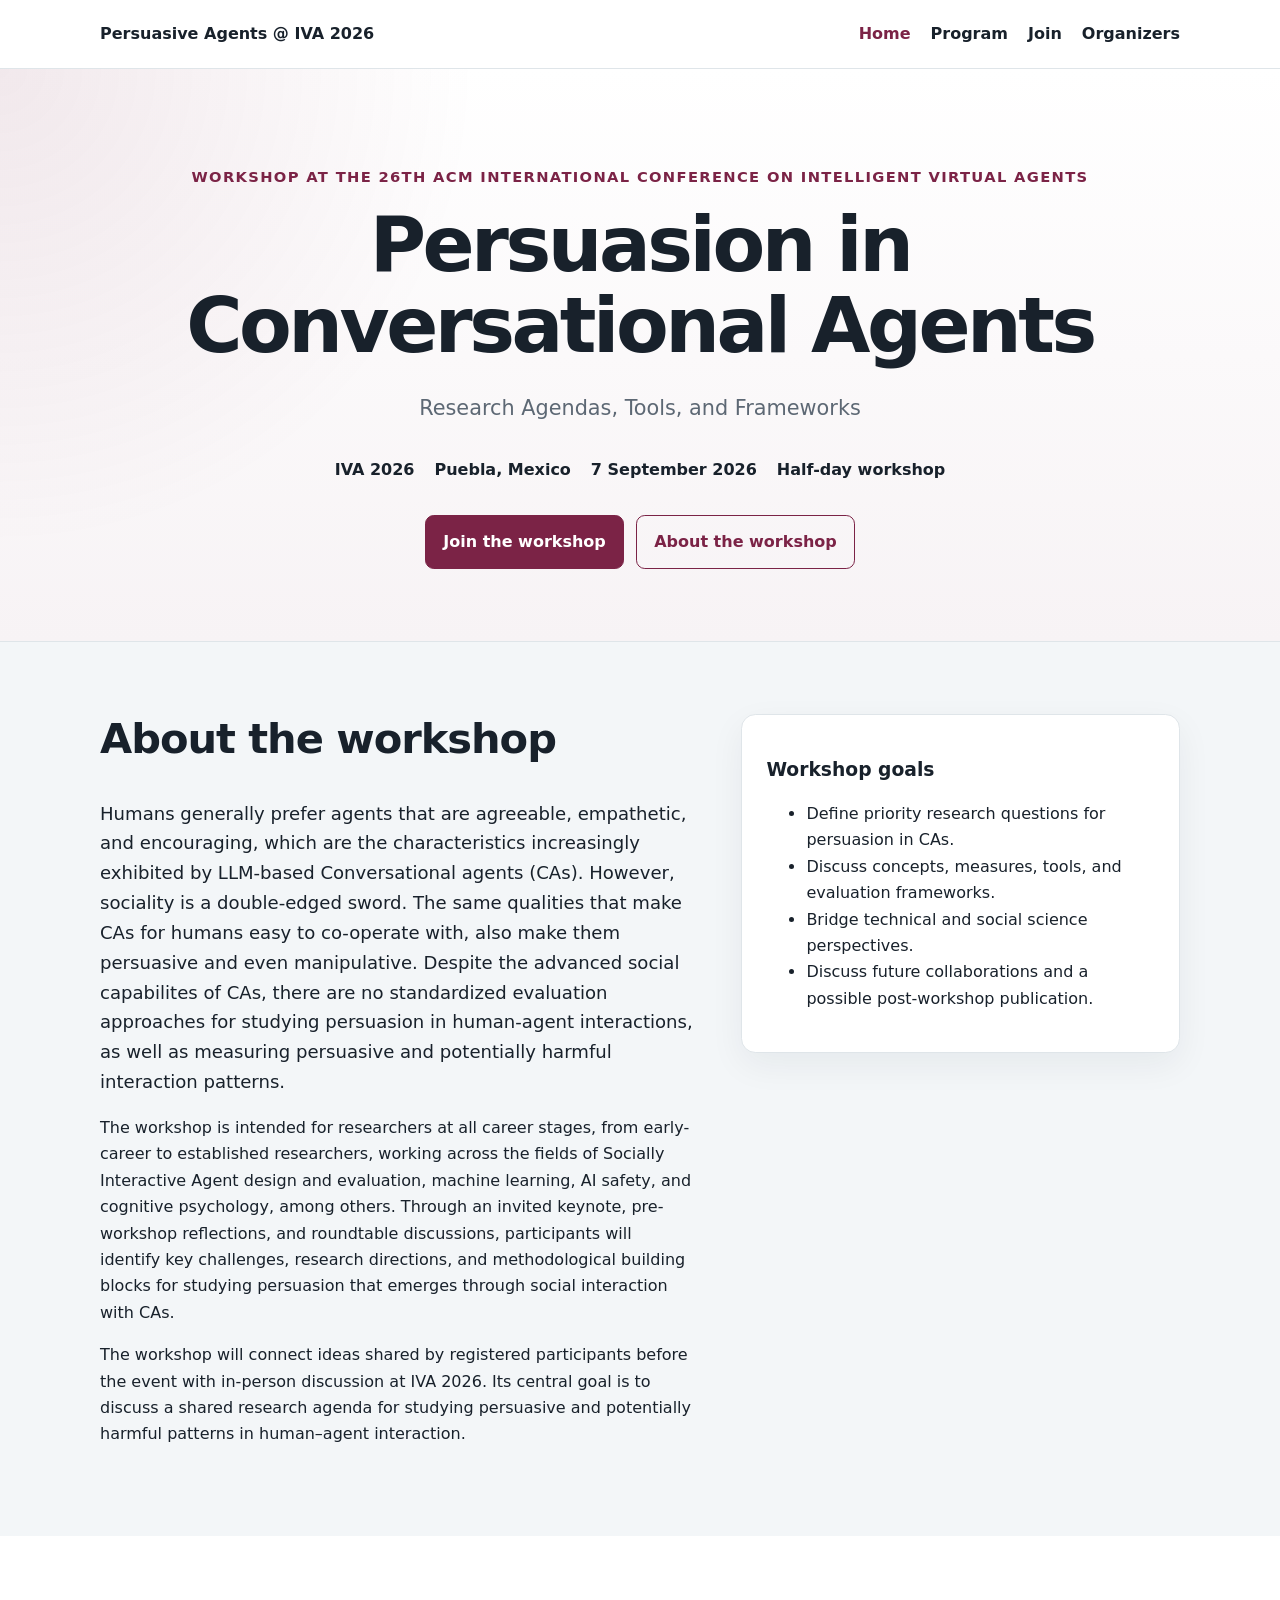
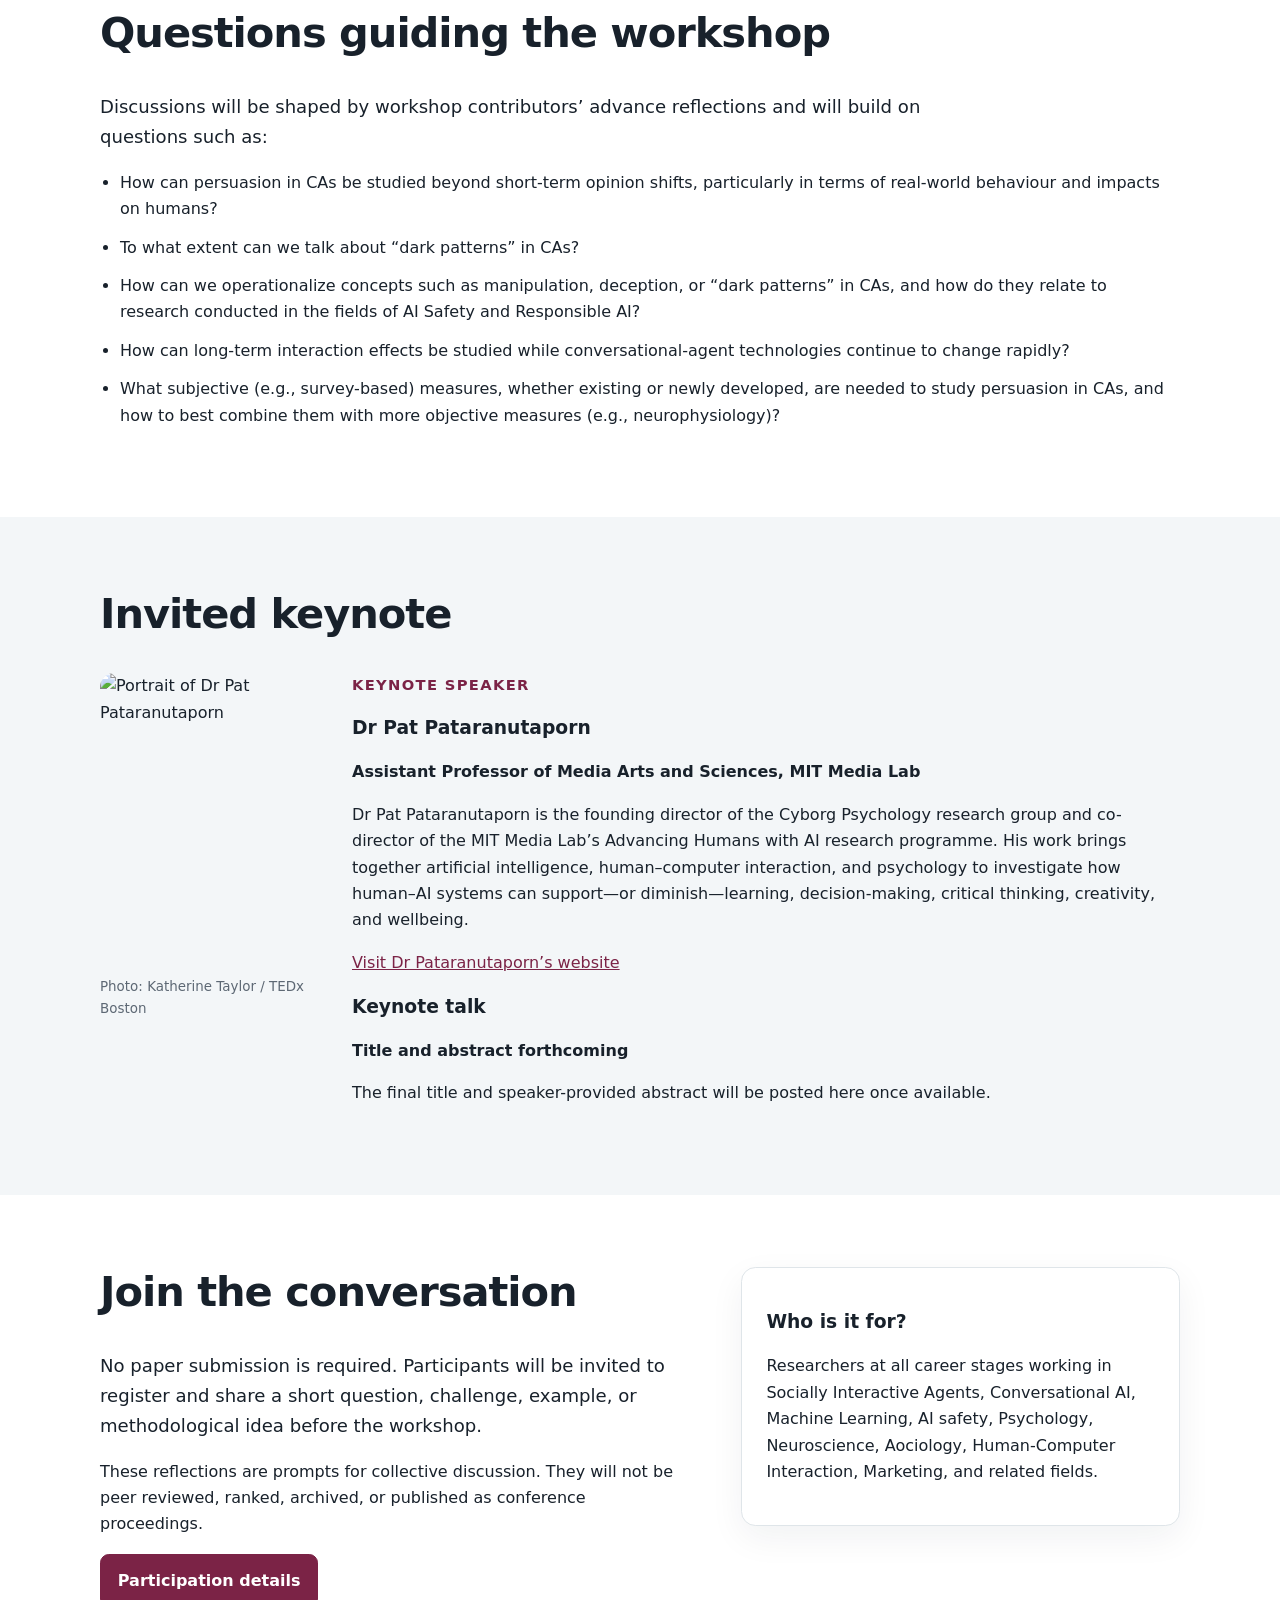
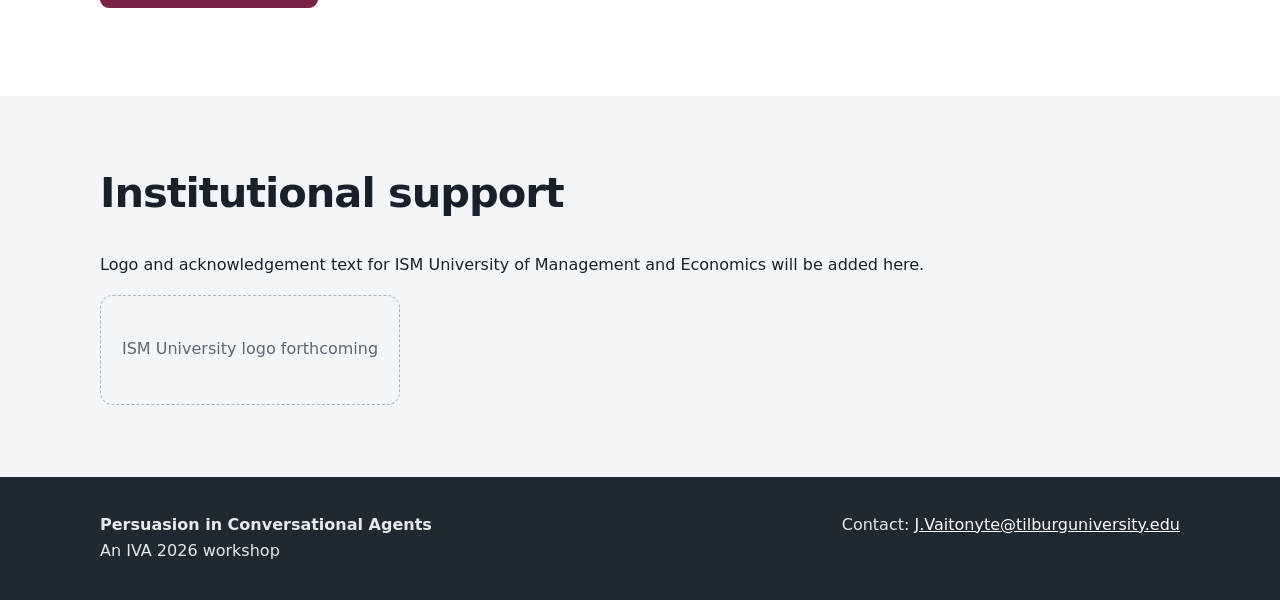
==== index.html @ 1263f103 "Update index.html" ====
<!DOCTYPE html>
<html lang="en">
<head>
  <meta charset="UTF-8">
  <meta name="viewport" content="width=device-width, initial-scale=1.0">
  <meta name="description" content="Persuasion in Conversational Agents: Research Agendas, Tools, and Frameworks — an IVA 2026 workshop.">
  <title>Persuasion in Conversational Agents | IVA 2026 Workshop</title>
  <link rel="stylesheet" href="assets/style.css">
</head>
<body>
  <header class="site-header">
    <div class="container nav">
      <a class="brand" href="index.html">Persuasive Agents @ IVA 2026</a>
      <nav aria-label="Main navigation">
        <ul class="nav-links">
          <li><a href="index.html" aria-current="page">Home</a></li>
          <li><a href="program.html">Program</a></li>
          <li><a href="join.html">Join</a></li>
          <li><a href="organizers.html">Organizers</a></li>
        </ul>
      </nav>
    </div>
  </header>

  <main>
    <section class="hero">
      <div class="container">
        <p class="eyebrow">Workshop at the 26th ACM International Conference on Intelligent Virtual Agents</p>
        <h1>Persuasion in Conversational Agents</h1>
        <p class="subtitle">Research Agendas, Tools, and Frameworks</p>
        <div class="event-meta">
          <span>IVA 2026</span><span>Puebla, Mexico</span><span>7 September 2026</span><span>Half-day workshop</span>
        </div>
        <div class="hero-actions">
          <a class="button button-primary" href="join.html">Join the workshop</a>
          <a class="button" href="#about">About the workshop</a>
        </div>
      </div>
    </section>

    <section id="about">
      <div class="container two-column">
        <div>
          <h2>About the workshop</h2>
          <p class="lead">Humans generally prefer agents that are agreeable, empathetic, and encouraging, which are the characteristics increasingly exhibited by LLM-based Conversational agents (CAs). However, sociality is a double-edged sword. The same qualities that make CAs for humans easy to co-operate with, also make them persuasive and even manipulative. Despite the advanced social capabilites of CAs, there are no standardized evaluation approaches for studying persuasion in human-agent interactions, as well as measuring persuasive and potentially harmful interaction patterns.</p>
          <p>The workshop is intended for researchers at all career stages, from early-career to established researchers, working across the fields of Socially Interactive Agent design and evaluation, machine learning, AI safety, and cognitive psychology, among others. Through an invited keynote, pre-workshop reflections, and roundtable discussions, participants will identify key challenges, research directions, and methodological building blocks for studying persuasion that emerges through social interaction with CAs.</p>
          <p>The workshop will connect ideas shared by registered participants before the event with in-person discussion at IVA 2026. Its central goal is to discuss a shared research agenda for studying persuasive and potentially harmful patterns in human–agent interaction.</p>
        </div>
        <aside class="card">
          <h3>Workshop goals</h3>
          <ul>
            <li>Define priority research questions for persuasion in CAs.</li>
            <li>Discuss concepts, measures, tools, and evaluation frameworks.</li>
            <li>Bridge technical and social science perspectives.</li>
            <li>Discuss future collaborations and a possible post-workshop publication.</li>
          </ul>
        </aside>
      </div>
    </section>

    <section>
      <div class="container">
        <h2>Questions guiding the workshop</h2>
        <p class="lead">Discussions will be shaped by workshop contributors’ advance reflections and will build on questions such as:</p>
        <ul class="questions">
          <li>How can persuasion in CAs be studied beyond short-term opinion shifts, particularly in terms of real-world behaviour and impacts on humans?</li>
          <li>To what extent can we talk about  “dark patterns” in CAs?</li>
          <li>How can we operationalize concepts such as manipulation, deception, or “dark patterns” in CAs, and how do they relate to research conducted in the fields of AI Safety and Responsible AI?</li>
          <li>How can long-term interaction effects be studied while conversational-agent technologies continue to change rapidly?</li>
          <li>What subjective (e.g., survey-based) measures, whether existing or newly developed, are needed to study persuasion in CAs, and how to best combine them with more objective measures (e.g., neurophysiology)?</li>
        </ul>
      </div>
    </section>

    <section>
      <div class="container">
        <h2>Invited keynote</h2>
        <div class="keynote-grid">
          <figure style="margin:0">
            <img class="speaker-photo" src="assets/images/pat-pataranutaporn.jpg" alt="Portrait of Dr Pat Pataranutaporn">
            <figcaption class="photo-credit">Photo: Katherine Taylor / TEDx Boston</figcaption>
          </figure>
          <div>
            <p class="eyebrow">Keynote speaker</p>
            <h3>Dr Pat Pataranutaporn</h3>
            <p><strong>Assistant Professor of Media Arts and Sciences, MIT Media Lab</strong></p>
            <p>Dr Pat Pataranutaporn is the founding director of the Cyborg Psychology research group and co-director of the MIT Media Lab’s Advancing Humans with AI research programme. His work brings together artificial intelligence, human–computer interaction, and psychology to investigate how human–AI systems can support—or diminish—learning, decision-making, critical thinking, creativity, and wellbeing.</p>
            <p><a href="https://patpat.world/" target="_blank" rel="noopener">Visit Dr Pataranutaporn’s website</a></p>
            <h3>Keynote talk</h3>
            <p><strong>Title and abstract forthcoming</strong></p>
            <p>The final title and speaker-provided abstract will be posted here once available.</p>
          </div>
        </div>
      </div>
    </section>

    <section>
      <div class="container two-column">
        <div>
          <h2>Join the conversation</h2>
          <p class="lead">No paper submission is required. Participants will be invited to register and share a short question, challenge, example, or methodological idea before the workshop.</p>
          <p>These reflections are prompts for collective discussion. They will not be peer reviewed, ranked, archived, or published as conference proceedings.</p>
          <p><a class="button button-primary" href="join.html">Participation details</a></p>
        </div>
        <aside class="card">
          <h3>Who is it for?</h3>
          <p>Researchers at all career stages working in Socially Interactive Agents, Conversational AI, Machine Learning, AI safety, Psychology, Neuroscience, Aociology, Human-Computer Interaction, Marketing, and related fields.</p>
        </aside>
      </div>
    </section>

    <section>
      <div class="container">
        <h2>Institutional support</h2>
        <p>Logo and acknowledgement text for ISM University of Management and Economics will be added here.</p>
        <div class="logo-placeholder">ISM University logo forthcoming</div>
      </div>
    </section>
  </main>

  <footer class="site-footer">
    <div class="container footer-inner">
      <div><strong>Persuasion in Conversational Agents</strong><br>An IVA 2026 workshop</div>
      <div>Contact: <a href="mailto:J.Vaitonyte@tilburguniversity.edu">J.Vaitonyte@tilburguniversity.edu</a></div>
    </div>
  </footer>
</body>
</html>
---- assets/style.css ----
:root {
  --ink: #18212b;
  --muted: #5d6874;
  --paper: #ffffff;
  --soft: #f3f6f8;
  --accent: #7b2346;
  --accent-dark: #55162f;
  --accent-pale: #fbf5f8;
  --line: #dfe5e9;
  --max-width: 1080px;
}

* { box-sizing: border-box; }
html { scroll-behavior: smooth; }
body {
  margin: 0;
  color: var(--ink);
  background: var(--paper);
  font-family: Inter, ui-sans-serif, system-ui, -apple-system, BlinkMacSystemFont, "Segoe UI", sans-serif;
  line-height: 1.65;
}
img { max-width: 100%; }
a { color: var(--accent); }
a:hover { color: var(--accent-dark); }
.container { width: min(var(--max-width), calc(100% - 2rem)); margin-inline: auto; }

.site-header {
  position: sticky;
  top: 0;
  z-index: 10;
  background: rgba(255, 255, 255, 0.96);
  border-bottom: 1px solid var(--line);
  backdrop-filter: blur(10px);
}
.nav { min-height: 68px; display: flex; align-items: center; justify-content: space-between; gap: 1rem; }
.brand { color: var(--ink); font-weight: 780; text-decoration: none; }
.nav-links { display: flex; align-items: center; gap: 1.25rem; list-style: none; margin: 0; padding: 0; }
.nav-links a { color: var(--ink); font-weight: 650; text-decoration: none; }
.nav-links a:hover, .nav-links a[aria-current="page"] { color: var(--accent); }

.hero, .page-hero {
  text-align: center;
  background: radial-gradient(circle at top left, rgba(123,35,70,.10), transparent 34%), linear-gradient(180deg,#fff 0%,#f7f3f5 100%);
  border-bottom: 1px solid var(--line);
}
.hero { padding: 6rem 0 4.5rem; }
.page-hero { padding: 4.8rem 0 3.8rem; }
.eyebrow { margin: 0 0 1rem; color: var(--accent); font-size: .92rem; font-weight: 800; letter-spacing: .09em; text-transform: uppercase; }
h1 { max-width: 920px; margin: 0 auto; font-size: clamp(2.35rem,6vw,4.8rem); line-height: 1.05; letter-spacing: -.045em; }
.page-hero h1 { font-size: clamp(2.4rem,5vw,4rem); }
.subtitle { max-width: 780px; margin: 1.5rem auto 0; color: var(--muted); font-size: clamp(1.05rem,2vw,1.3rem); }
.event-meta { display: flex; flex-wrap: wrap; justify-content: center; gap: .6rem 1.25rem; margin-top: 2rem; font-weight: 680; }
.hero-actions { display: flex; flex-wrap: wrap; justify-content: center; gap: .8rem; margin-top: 2rem; }

.button { display: inline-block; padding: .8rem 1.05rem; border: 1px solid var(--accent); border-radius: .55rem; font-weight: 750; text-decoration: none; }
.button-primary { color: #fff; background: var(--accent); }
.button-primary:hover { color: #fff; background: var(--accent-dark); }

main section { padding: 4.5rem 0; }
main section:nth-child(even) { background: var(--soft); }
h2 { margin-top: 0; font-size: clamp(1.8rem,3.4vw,2.6rem); line-height: 1.2; letter-spacing: -.025em; }
h3 { line-height: 1.3; }
.lead { max-width: 860px; font-size: 1.13rem; }
.two-column { display: grid; grid-template-columns: 1.15fr .85fr; gap: 3rem; align-items: start; }
.card { padding: 1.5rem; background: var(--paper); border: 1px solid var(--line); border-radius: .9rem; box-shadow: 0 12px 35px rgba(24,33,43,.06); }
.notice { padding: 1rem 1.2rem; border-left: 4px solid var(--accent); background: var(--accent-pale); }
.questions, .prompt-list { padding-left: 1.25rem; }
.questions li + li, .prompt-list li + li { margin-top: .75rem; }

.keynote-grid { display: grid; grid-template-columns: 220px 1fr; gap: 2rem; align-items: start; }
.speaker-photo { display: block; width: 100%; max-width: 320px; aspect-ratio: 3 / 4; object-fit: cover; object-position: center top; border-radius: .9rem; }
.photo-credit { margin-top: .55rem; color: var(--muted); font-size: .84rem; }

.steps { display: grid; grid-template-columns: repeat(3,1fr); gap: 1rem; margin-top: 2rem; }
.step { padding: 1.5rem; border-top: 4px solid var(--accent); background: var(--paper); box-shadow: 0 12px 35px rgba(24,33,43,.06); }
.step-number { color: var(--accent); font-size: .85rem; font-weight: 800; letter-spacing: .08em; text-transform: uppercase; }

.schedule { width: 100%; border-collapse: collapse; overflow: hidden; background: var(--paper); border: 1px solid var(--line); border-radius: .8rem; }
.schedule th, .schedule td { padding: 1rem; border-bottom: 1px solid var(--line); text-align: left; vertical-align: top; }
.schedule th { color: var(--accent); font-size: .85rem; letter-spacing: .06em; text-transform: uppercase; }
.schedule tr:last-child td { border-bottom: 0; }
.time { width: 150px; white-space: nowrap; font-weight: 750; }

.people-grid { display: grid; grid-template-columns: repeat(3,1fr); gap: 1.25rem; }
.person-card { padding: 1.5rem; background: var(--paper); border: 1px solid var(--line); border-radius: .9rem; }
.person-card h2 { margin-bottom: .3rem; font-size: 1.45rem; }
.affiliation { margin-top: 0; color: var(--accent); font-weight: 700; }

.logo-placeholder { display: grid; place-items: center; min-height: 110px; width: min(300px,100%); padding: 1rem; color: var(--muted); background: var(--soft); border: 1px dashed #aab4bd; border-radius: .8rem; text-align: center; }

.site-footer { padding: 2.2rem 0; color: #e7eaed; background: #202832; }
.footer-inner { display: flex; flex-wrap: wrap; justify-content: space-between; gap: 1rem; }
.site-footer a { color: #fff; }

@media (max-width: 780px) {
  .nav { align-items: flex-start; padding: .9rem 0; }
  .nav-links { gap: .75rem; flex-wrap: wrap; justify-content: flex-end; }
  .two-column, .keynote-grid, .steps, .people-grid { grid-template-columns: 1fr; }
  .hero { padding-top: 4.5rem; }
  .schedule, .schedule tbody, .schedule tr, .schedule td { display: block; width: 100%; }
  .schedule thead { display: none; }
  .schedule tr { padding: .8rem 0; border-bottom: 1px solid var(--line); }
  .schedule td { border: 0; padding: .25rem 1rem; }
  .time { width: auto; }
}
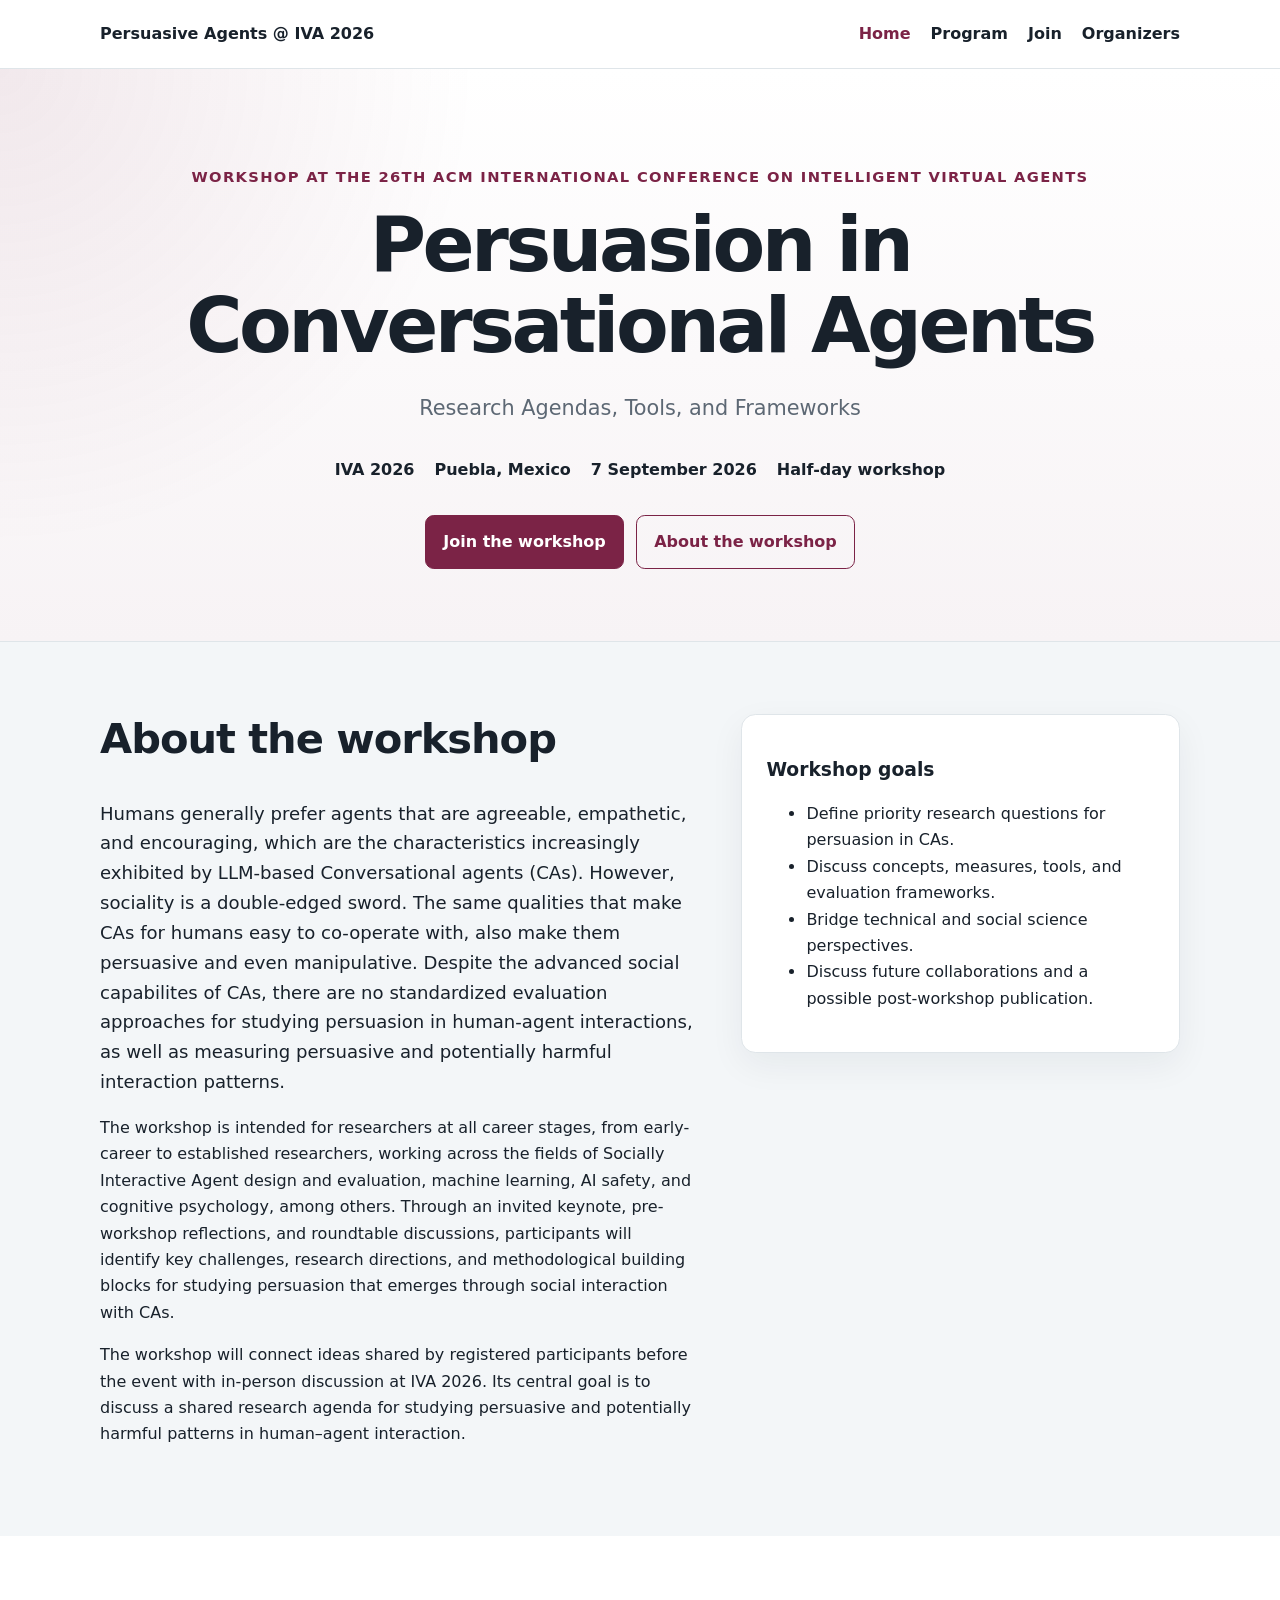
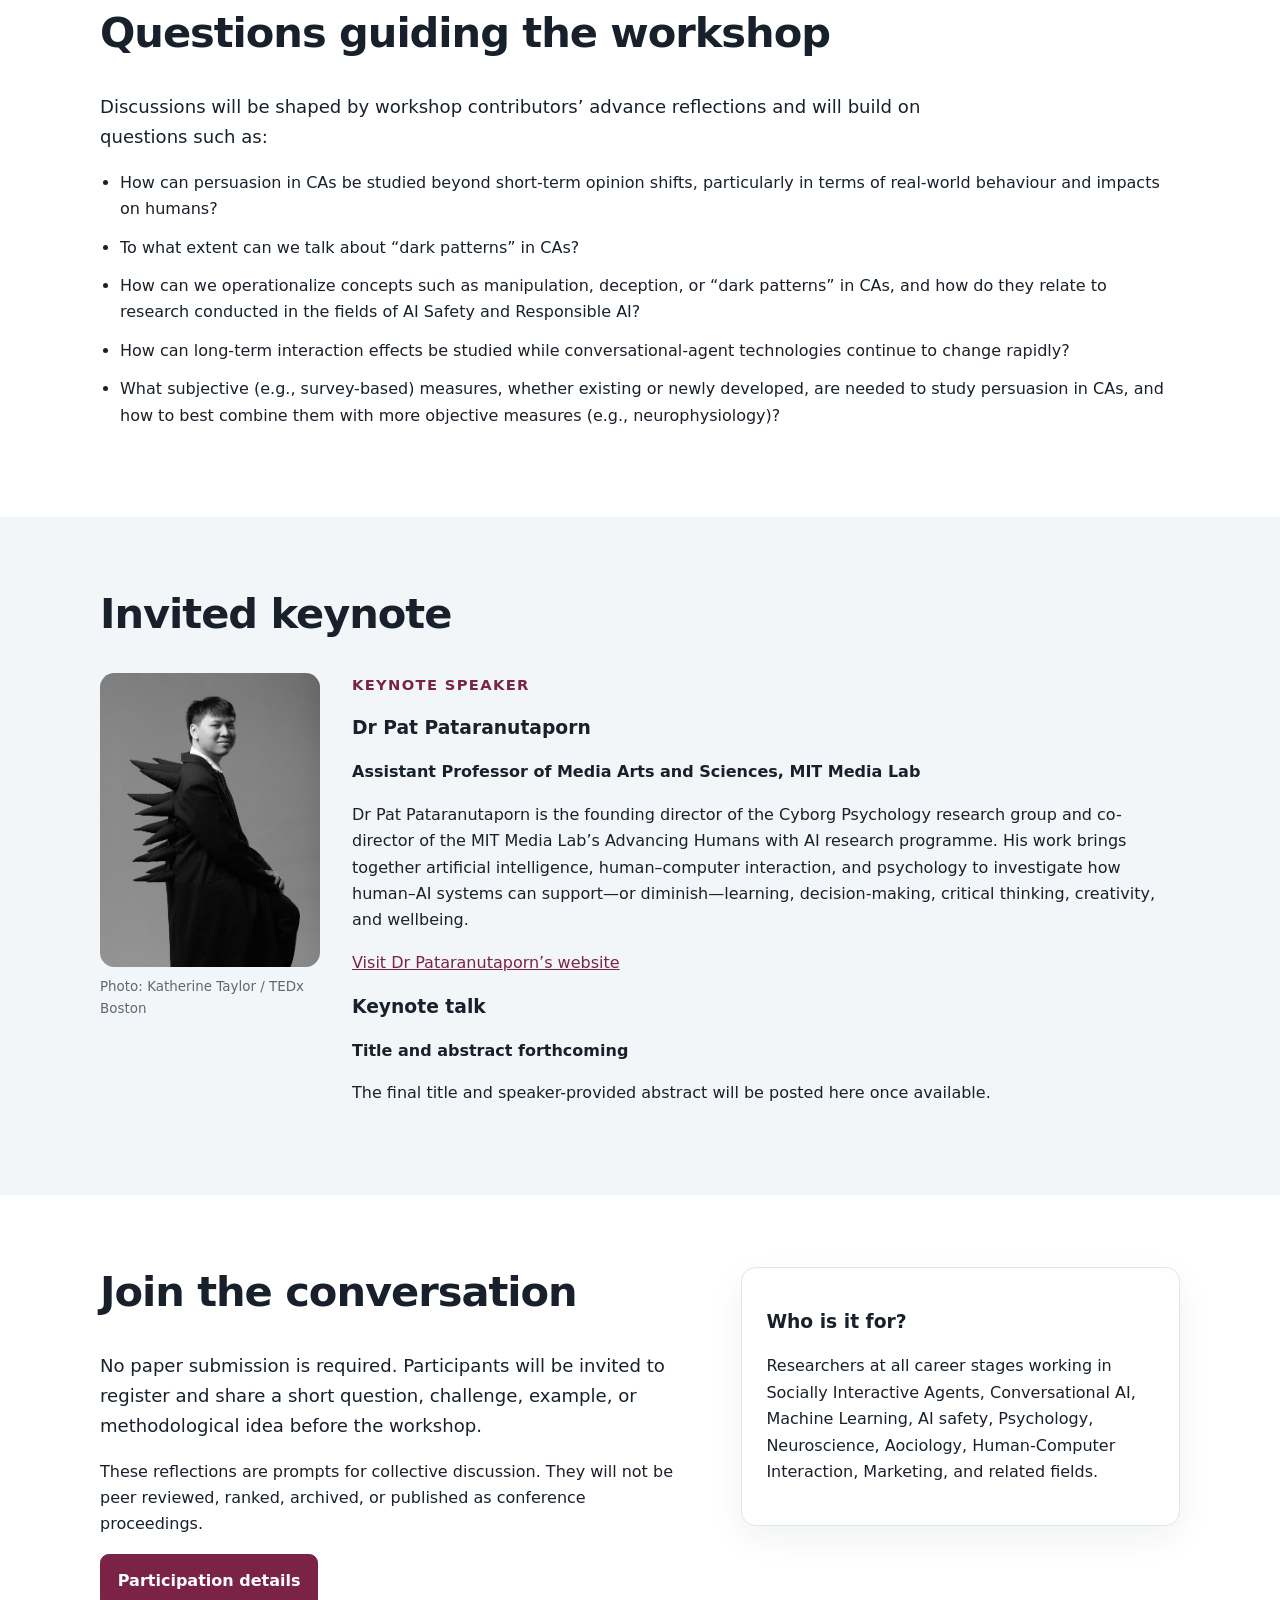
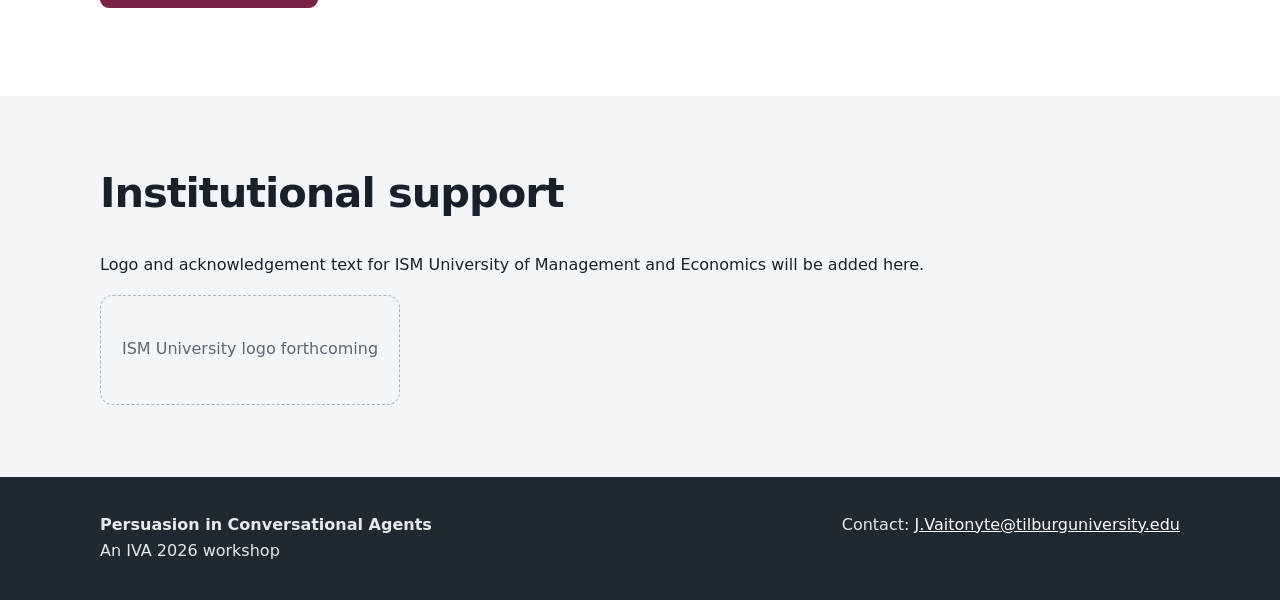
==== commit 09e7a0ad: "Update speaker photo source path in index.html" ====
--- a/index.html
+++ b/index.html
@@ -77,7 +77,7 @@
         <h2>Invited keynote</h2>
         <div class="keynote-grid">
           <figure style="margin:0">
-            <img class="speaker-photo" src="assets/images/pat-pataranutaporn.jpg" alt="Portrait of Dr Pat Pataranutaporn">
+            <img class="speaker-photo" src="assets/pat-pataranutaporn.jpg" alt="Portrait of Dr Pat Pataranutaporn">
             <figcaption class="photo-credit">Photo: Katherine Taylor / TEDx Boston</figcaption>
           </figure>
           <div>
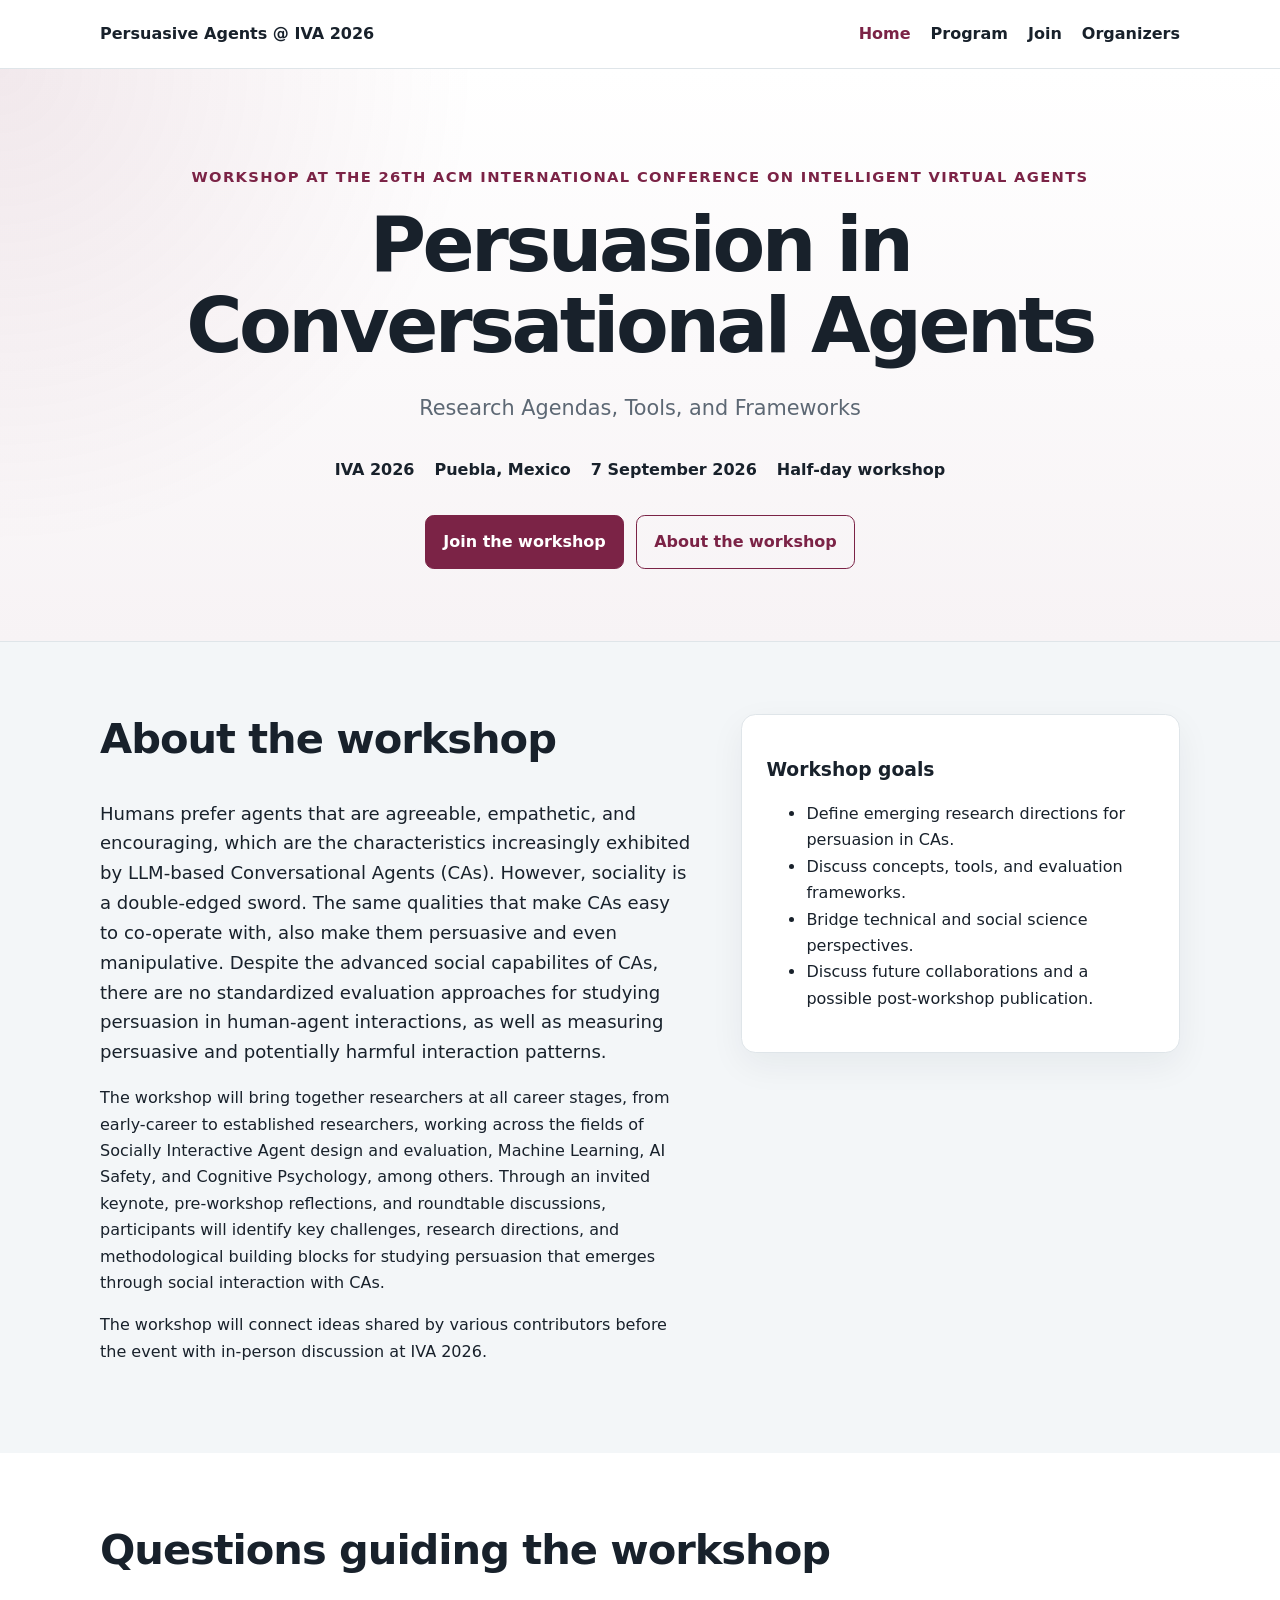
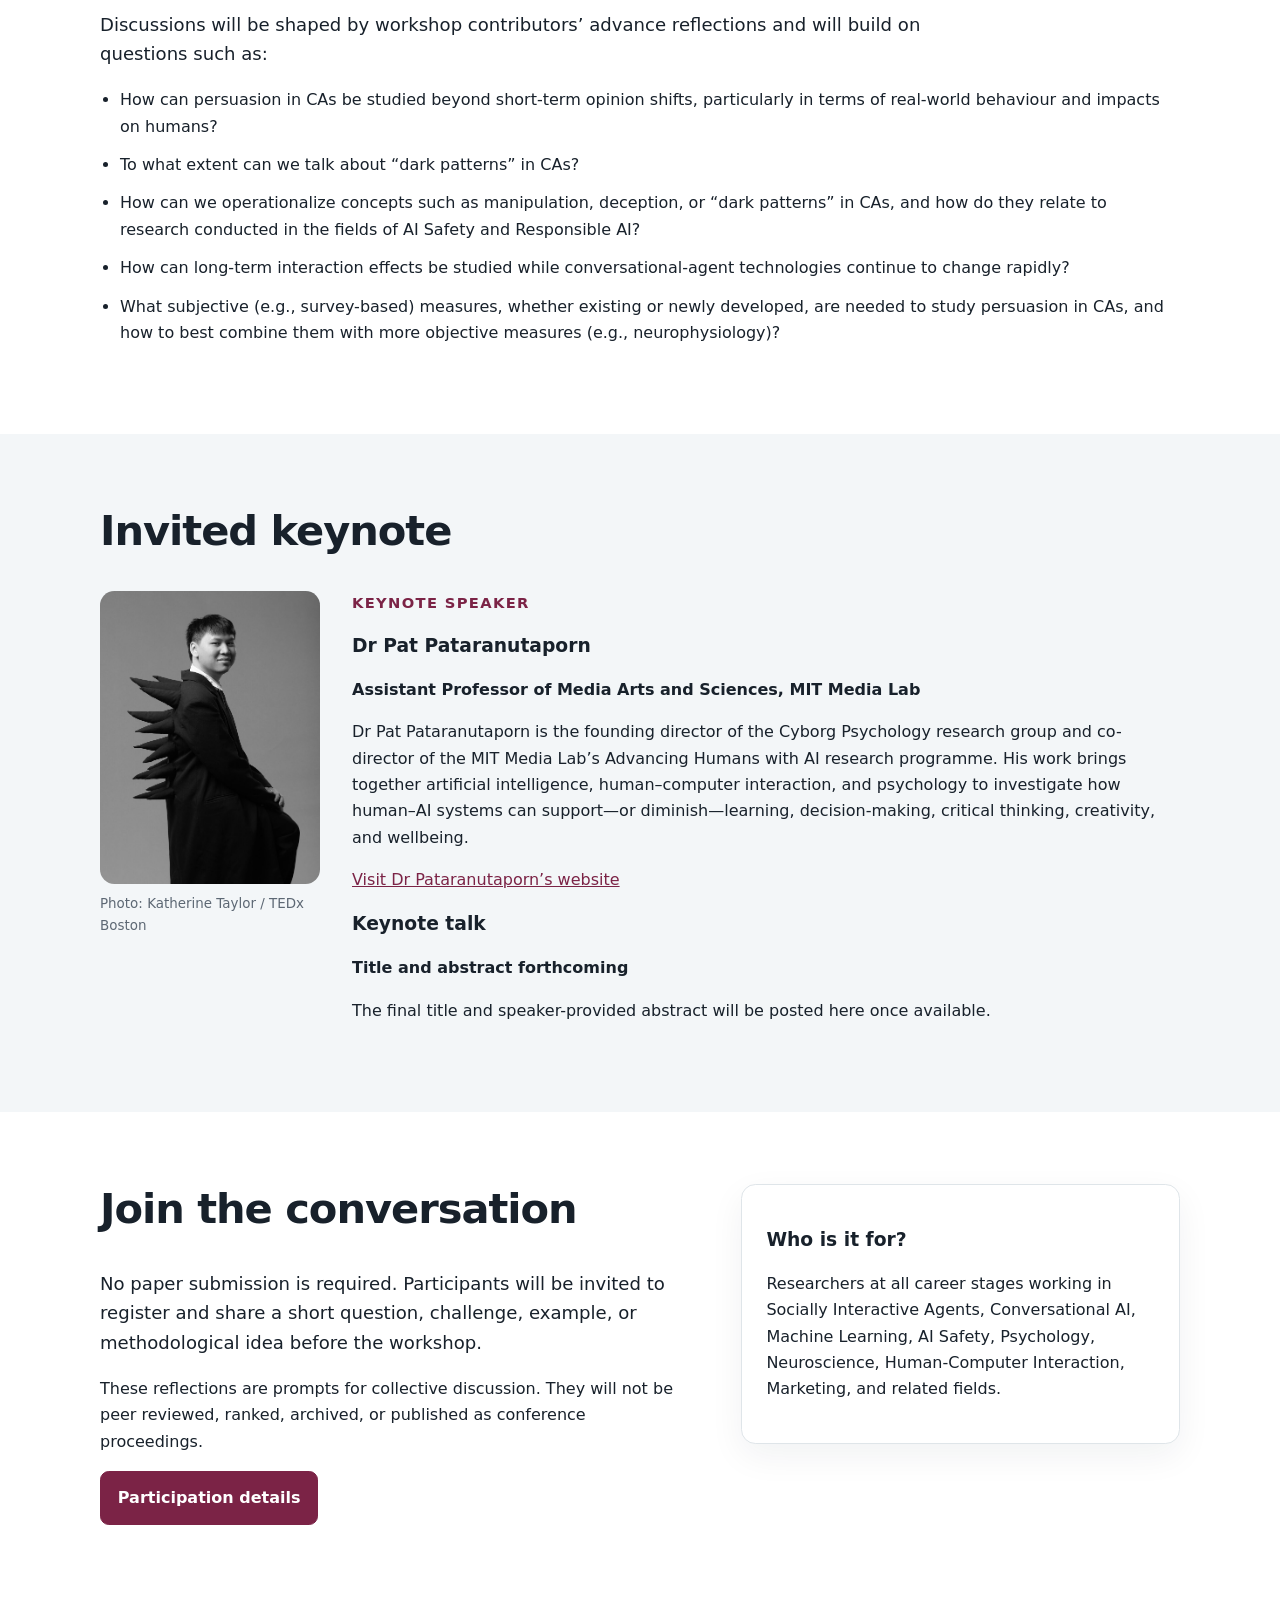
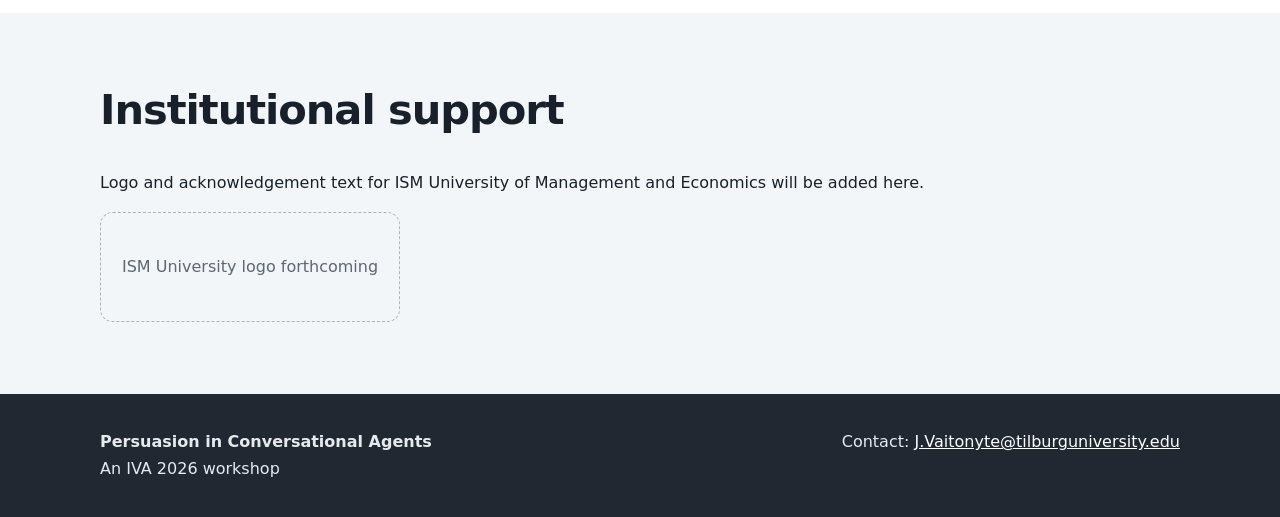
==== commit bc69e4d3: "Update index.html" ====
--- a/index.html
+++ b/index.html
@@ -42,15 +42,15 @@
       <div class="container two-column">
         <div>
           <h2>About the workshop</h2>
-          <p class="lead">Humans generally prefer agents that are agreeable, empathetic, and encouraging, which are the characteristics increasingly exhibited by LLM-based Conversational agents (CAs). However, sociality is a double-edged sword. The same qualities that make CAs for humans easy to co-operate with, also make them persuasive and even manipulative. Despite the advanced social capabilites of CAs, there are no standardized evaluation approaches for studying persuasion in human-agent interactions, as well as measuring persuasive and potentially harmful interaction patterns.</p>
-          <p>The workshop is intended for researchers at all career stages, from early-career to established researchers, working across the fields of Socially Interactive Agent design and evaluation, machine learning, AI safety, and cognitive psychology, among others. Through an invited keynote, pre-workshop reflections, and roundtable discussions, participants will identify key challenges, research directions, and methodological building blocks for studying persuasion that emerges through social interaction with CAs.</p>
-          <p>The workshop will connect ideas shared by registered participants before the event with in-person discussion at IVA 2026. Its central goal is to discuss a shared research agenda for studying persuasive and potentially harmful patterns in human–agent interaction.</p>
+          <p class="lead">Humans prefer agents that are agreeable, empathetic, and encouraging, which are the characteristics increasingly exhibited by LLM-based Conversational Agents (CAs). However, sociality is a double-edged sword. The same qualities that make CAs easy to co-operate with, also make them persuasive and even manipulative. Despite the advanced social capabilites of CAs, there are no standardized evaluation approaches for studying persuasion in human-agent interactions, as well as measuring persuasive and potentially harmful interaction patterns.</p>
+          <p>The workshop will bring together researchers at all career stages, from early-career to established researchers, working across the fields of Socially Interactive Agent design and evaluation, Machine Learning, AI Safety, and Cognitive Psychology, among others. Through an invited keynote, pre-workshop reflections, and roundtable discussions, participants will identify key challenges, research directions, and methodological building blocks for studying persuasion that emerges through social interaction with CAs.</p>
+          <p>The workshop will connect ideas shared by various contributors before the event with in-person discussion at IVA 2026.</p>
         </div>
         <aside class="card">
           <h3>Workshop goals</h3>
           <ul>
-            <li>Define priority research questions for persuasion in CAs.</li>
-            <li>Discuss concepts, measures, tools, and evaluation frameworks.</li>
+            <li>Define emerging research directions for persuasion in CAs.</li>
+            <li>Discuss concepts, tools, and evaluation frameworks.</li>
             <li>Bridge technical and social science perspectives.</li>
             <li>Discuss future collaborations and a possible post-workshop publication.</li>
           </ul>
@@ -64,7 +64,7 @@
         <p class="lead">Discussions will be shaped by workshop contributors’ advance reflections and will build on questions such as:</p>
         <ul class="questions">
           <li>How can persuasion in CAs be studied beyond short-term opinion shifts, particularly in terms of real-world behaviour and impacts on humans?</li>
-          <li>To what extent can we talk about  “dark patterns” in CAs?</li>
+          <li>To what extent can we talk about “dark patterns” in CAs?</li>
           <li>How can we operationalize concepts such as manipulation, deception, or “dark patterns” in CAs, and how do they relate to research conducted in the fields of AI Safety and Responsible AI?</li>
           <li>How can long-term interaction effects be studied while conversational-agent technologies continue to change rapidly?</li>
           <li>What subjective (e.g., survey-based) measures, whether existing or newly developed, are needed to study persuasion in CAs, and how to best combine them with more objective measures (e.g., neurophysiology)?</li>
@@ -104,7 +104,7 @@
         </div>
         <aside class="card">
           <h3>Who is it for?</h3>
-          <p>Researchers at all career stages working in Socially Interactive Agents, Conversational AI, Machine Learning, AI safety, Psychology, Neuroscience, Aociology, Human-Computer Interaction, Marketing, and related fields.</p>
+          <p>Researchers at all career stages working in Socially Interactive Agents, Conversational AI, Machine Learning, AI Safety, Psychology, Neuroscience, Human-Computer Interaction, Marketing, and related fields.</p>
         </aside>
       </div>
     </section>
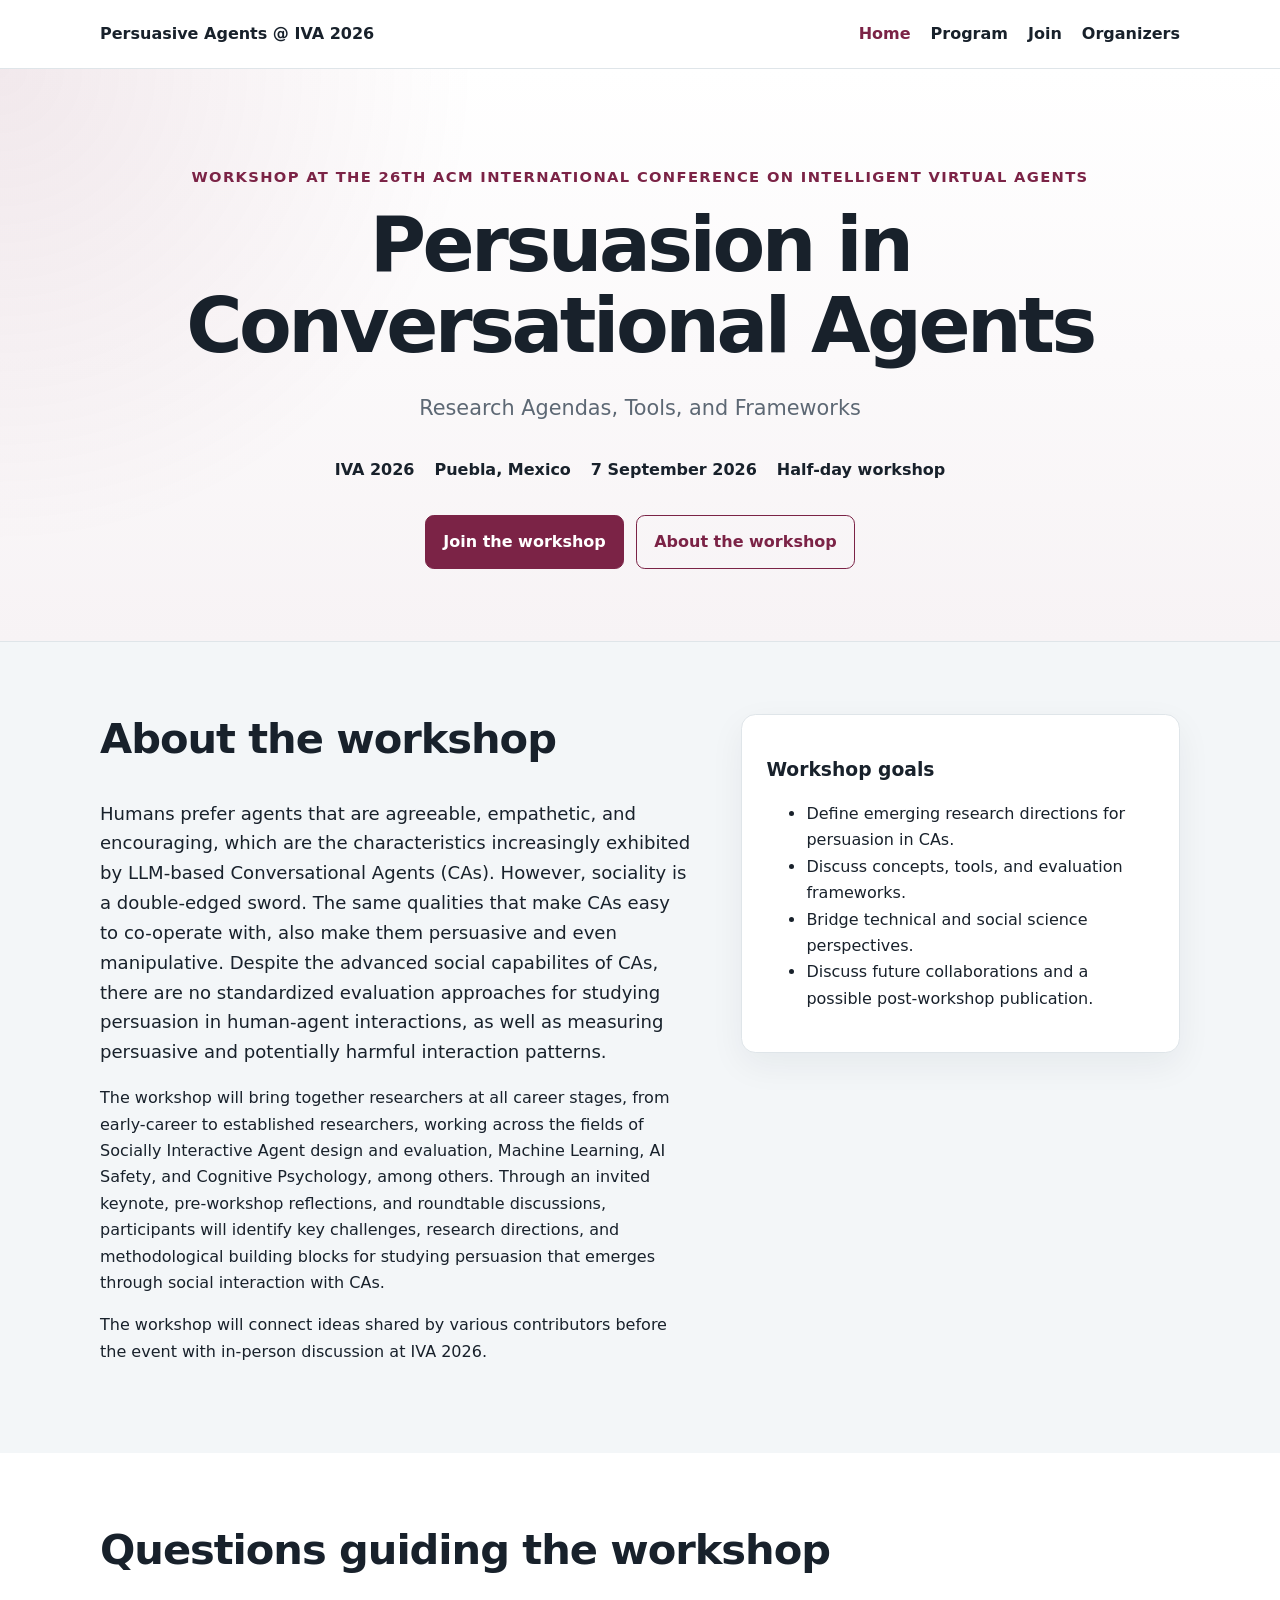
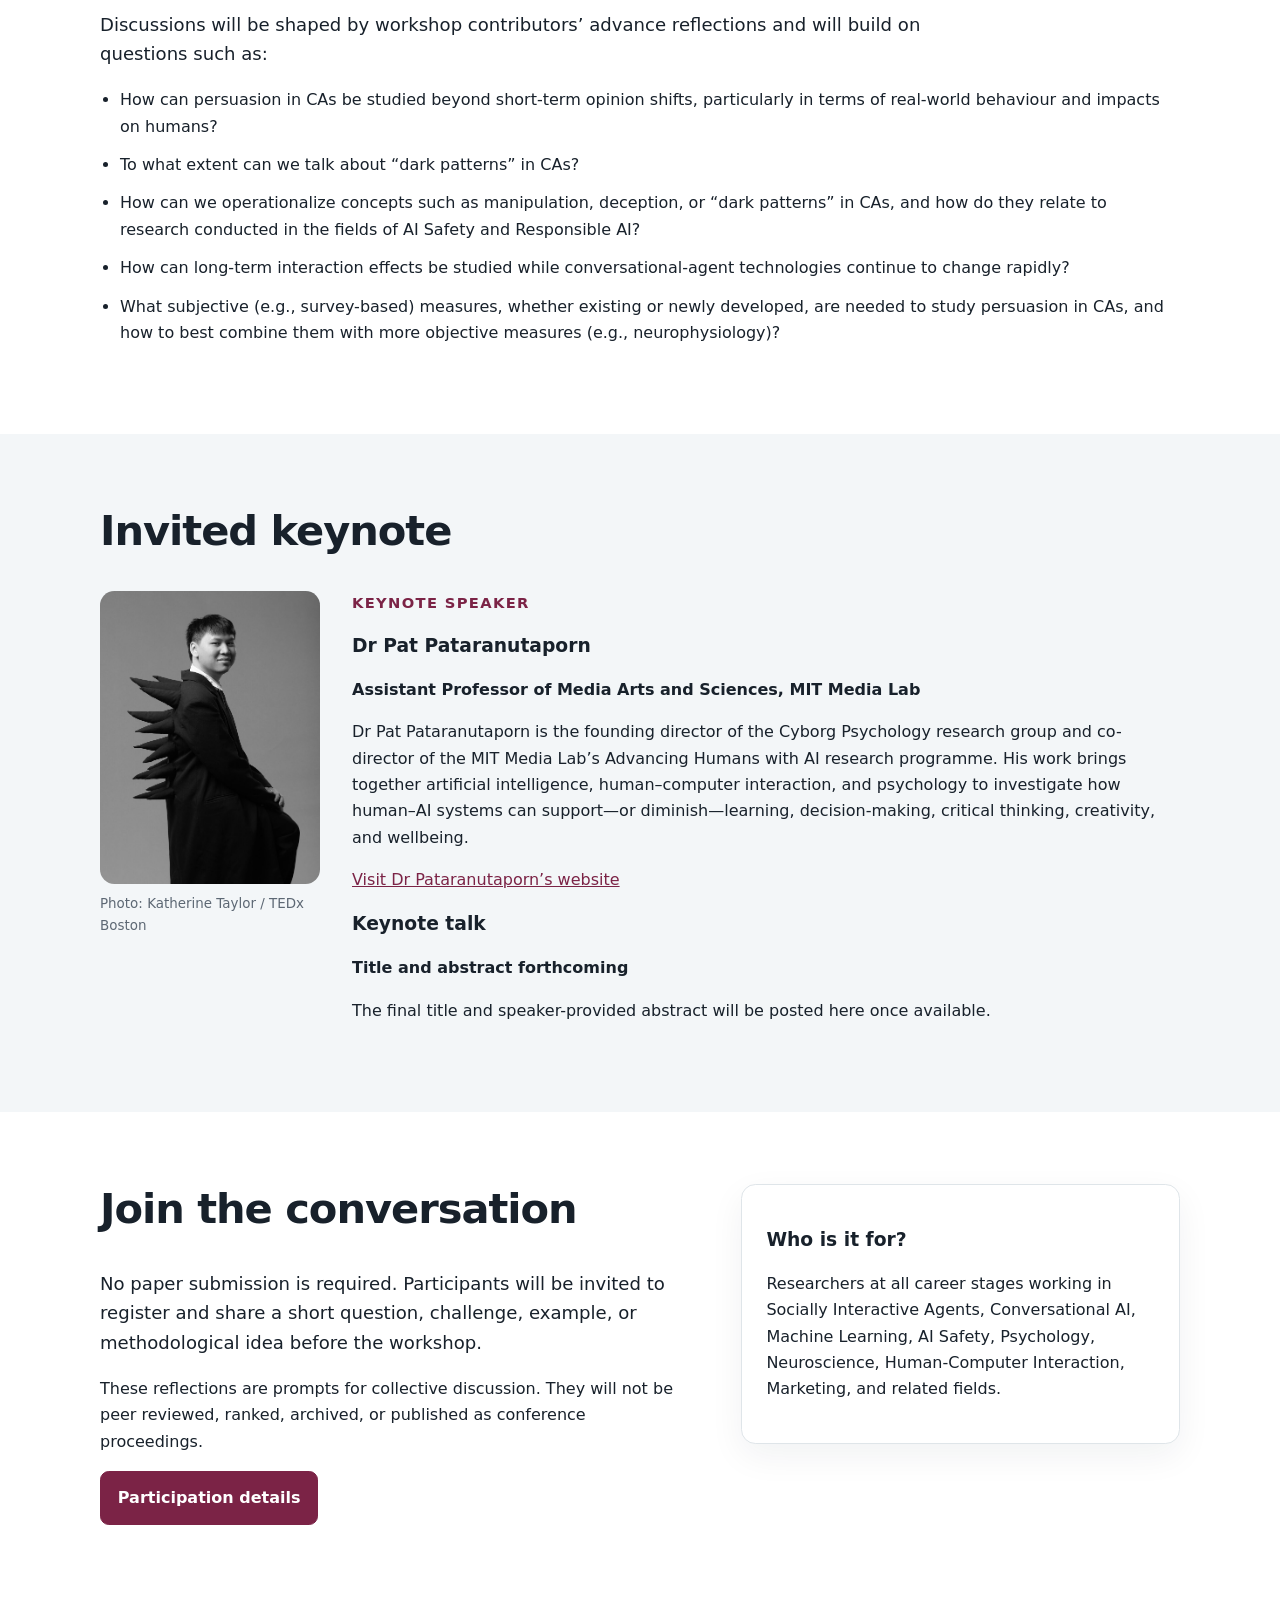
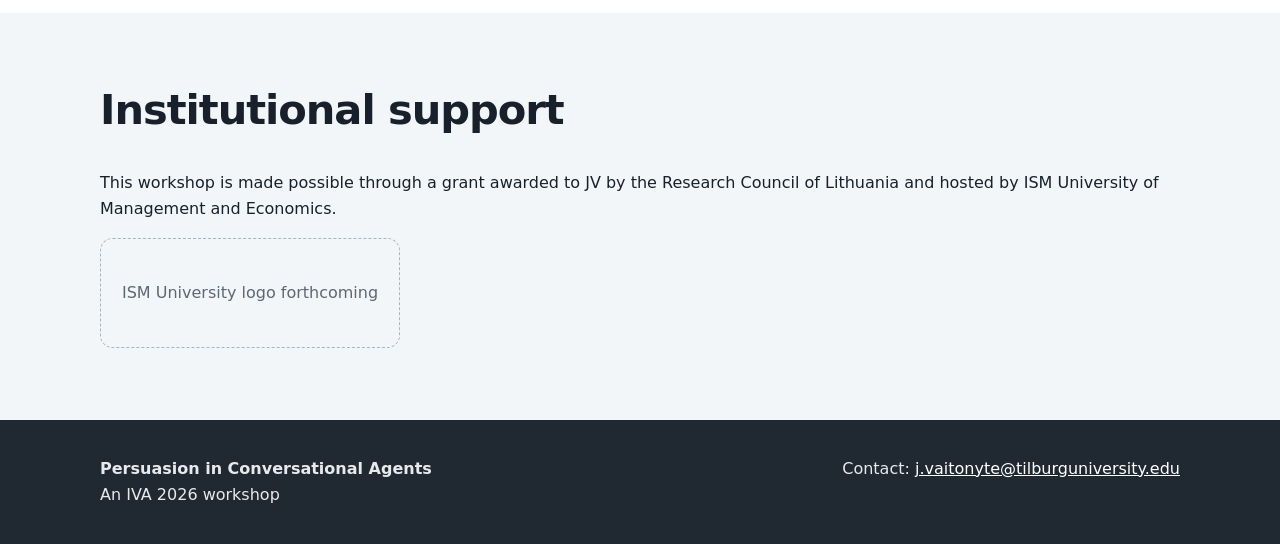
==== commit 886a6cb3: "Update contact email and workshop description" ====
--- a/index.html
+++ b/index.html
@@ -112,7 +112,7 @@
     <section>
       <div class="container">
         <h2>Institutional support</h2>
-        <p>Logo and acknowledgement text for ISM University of Management and Economics will be added here.</p>
+        <p>This workshop is made possible through a grant awarded to JV by the Research Council of Lithuania and hosted by ISM University of Management and Economics.</p>
         <div class="logo-placeholder">ISM University logo forthcoming</div>
       </div>
     </section>
@@ -121,7 +121,7 @@
   <footer class="site-footer">
     <div class="container footer-inner">
       <div><strong>Persuasion in Conversational Agents</strong><br>An IVA 2026 workshop</div>
-      <div>Contact: <a href="mailto:J.Vaitonyte@tilburguniversity.edu">J.Vaitonyte@tilburguniversity.edu</a></div>
+      <div>Contact: <a href="mailto:J.Vaitonyte@tilburguniversity.edu">j.vaitonyte@tilburguniversity.edu</a></div>
     </div>
   </footer>
 </body>
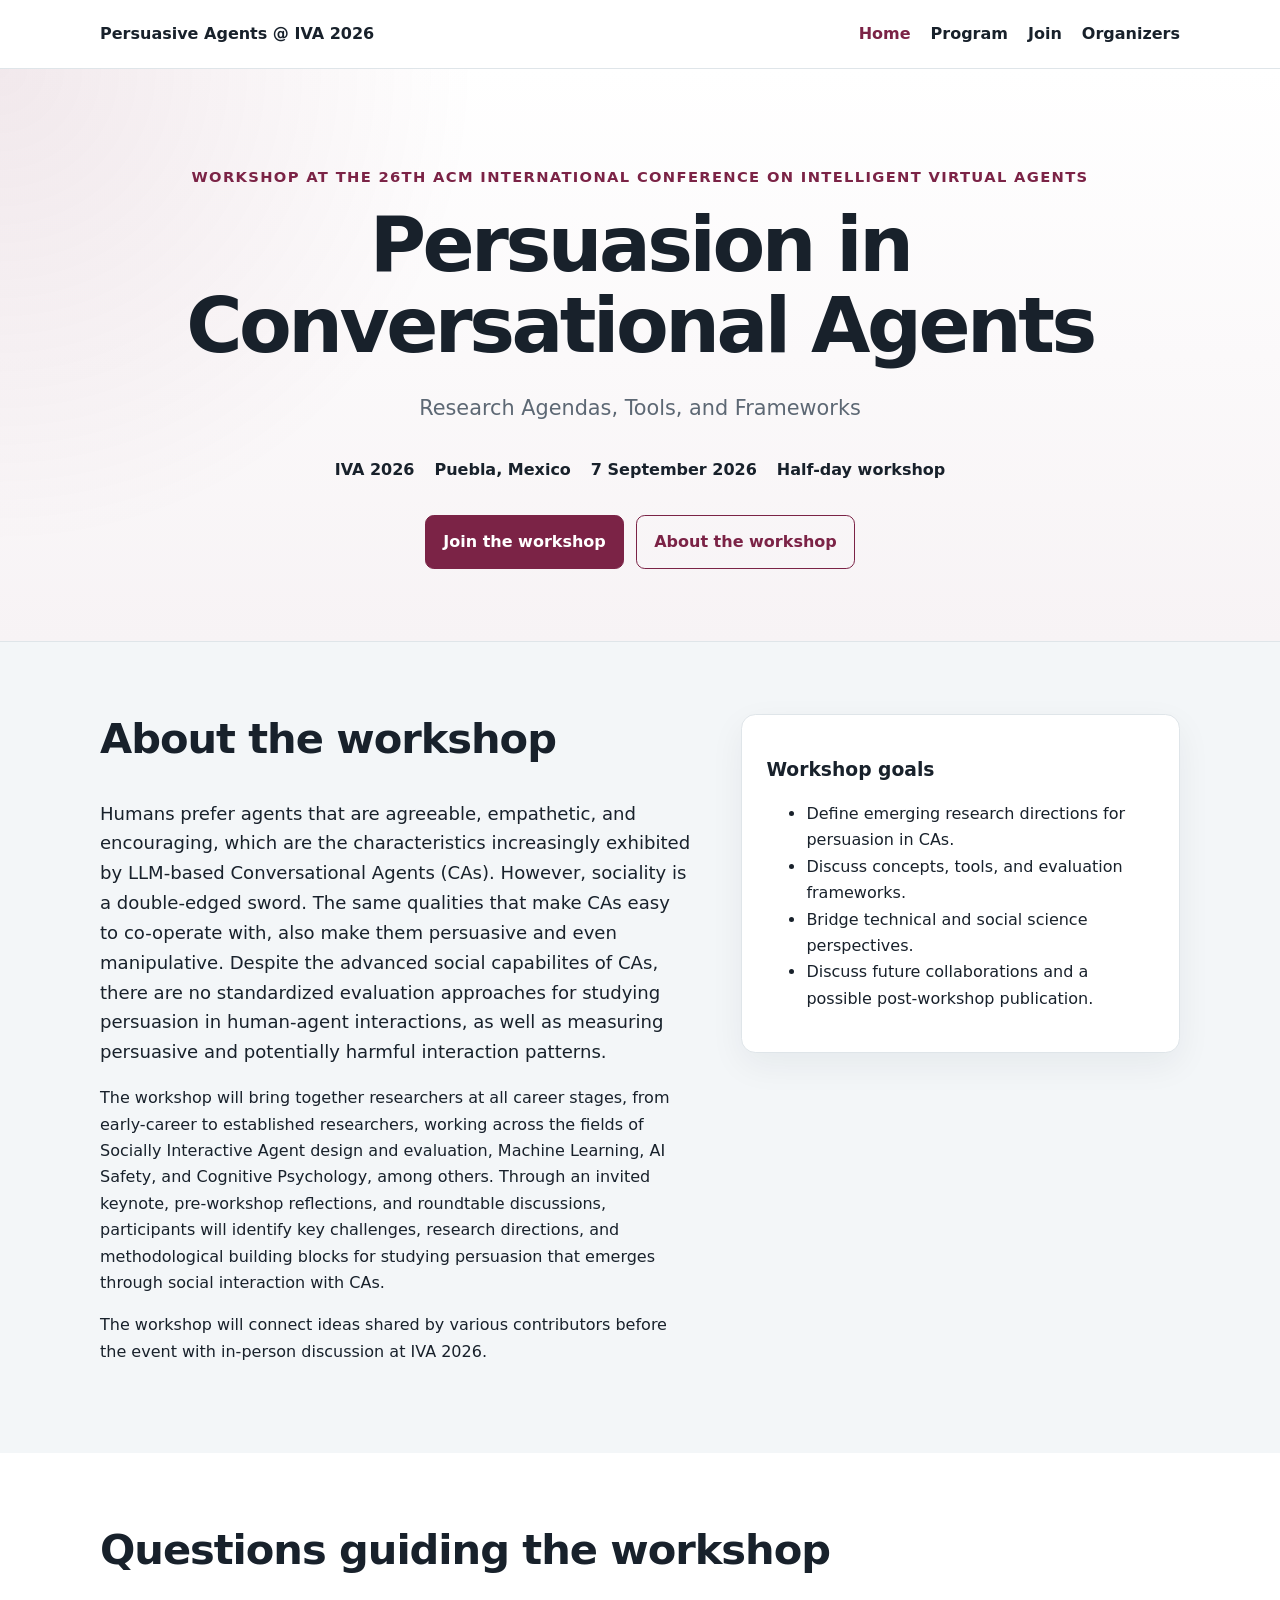
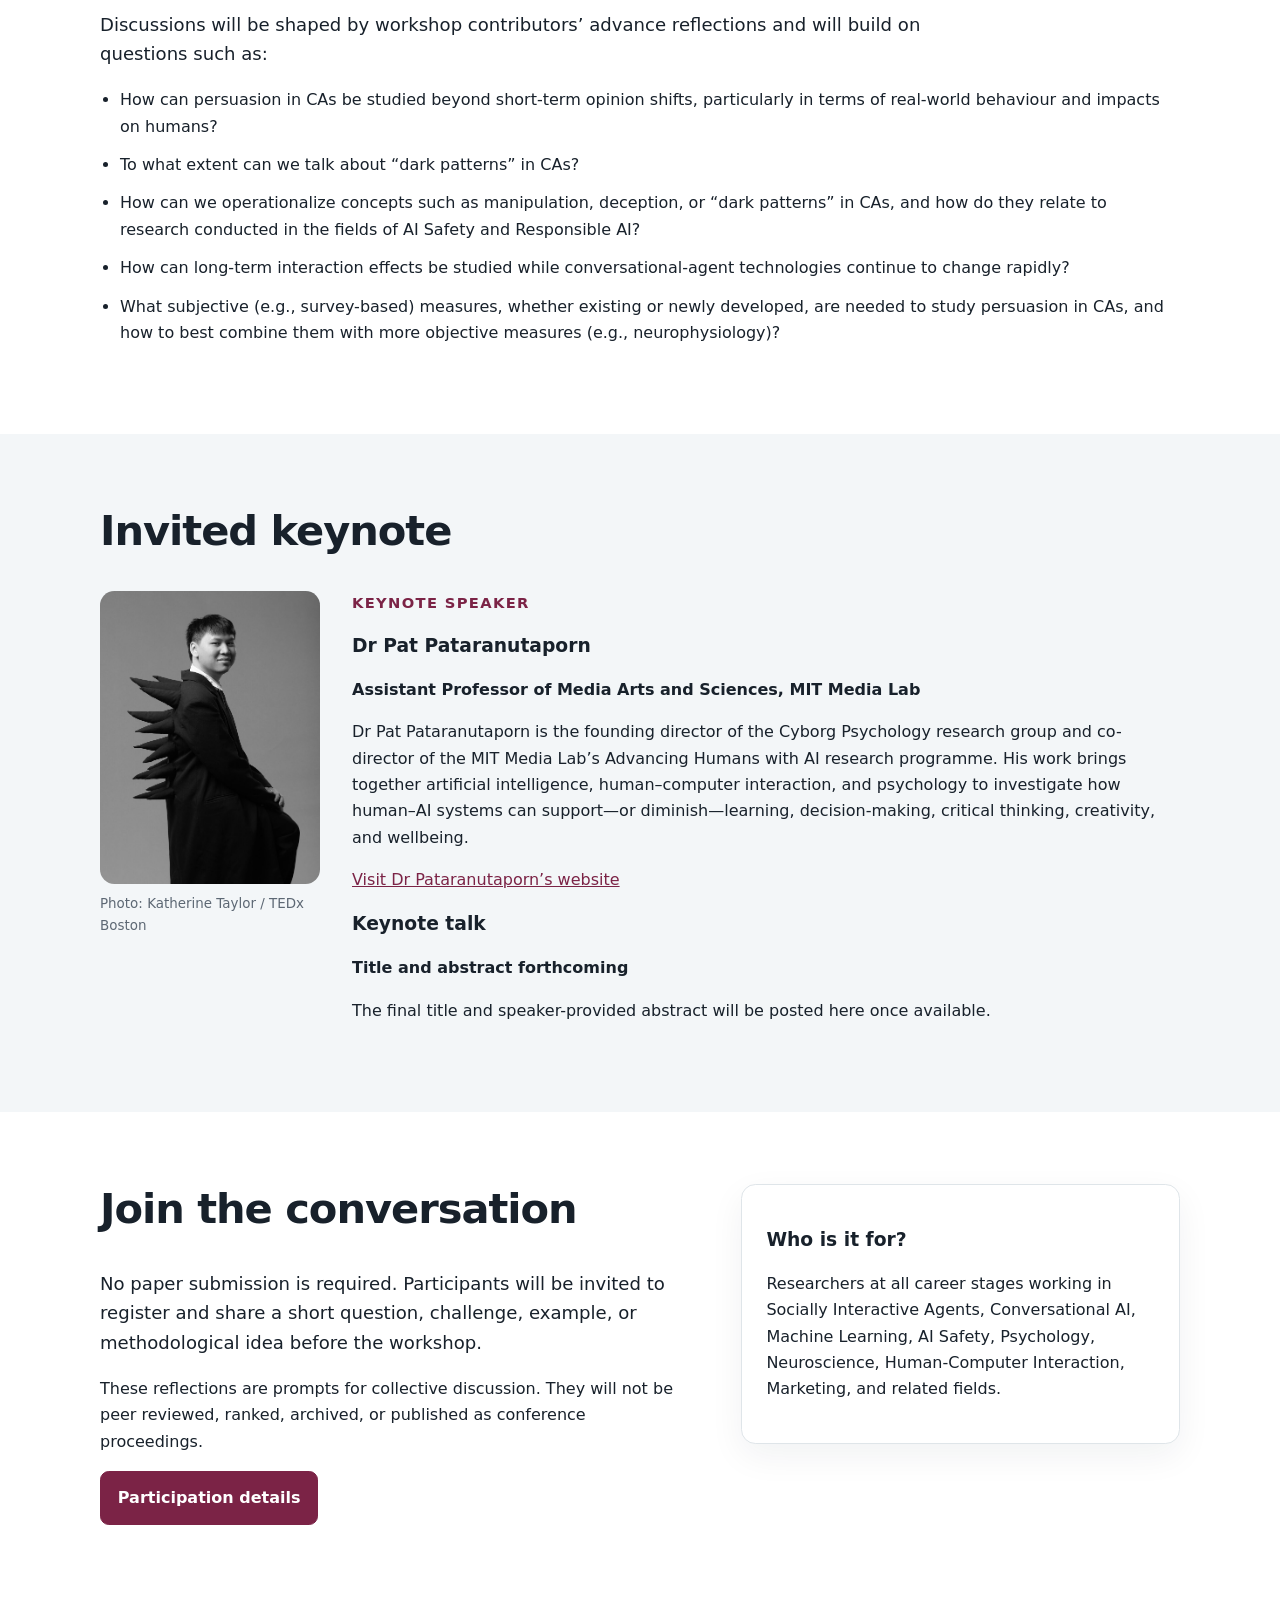
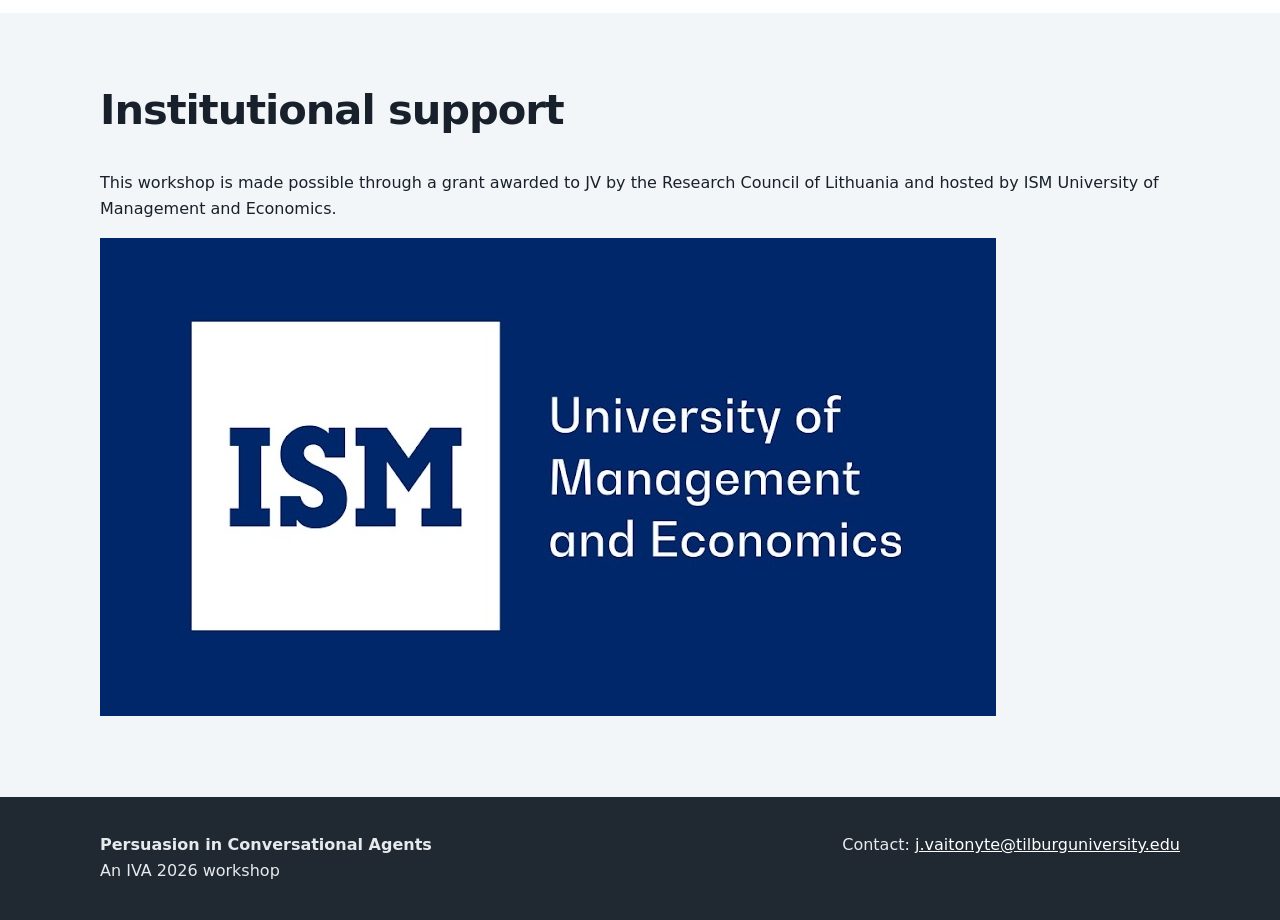
==== commit 252f9c8d: "Add ISM University logo to index.html" ====
--- a/index.html
+++ b/index.html
@@ -113,8 +113,10 @@
       <div class="container">
         <h2>Institutional support</h2>
         <p>This workshop is made possible through a grant awarded to JV by the Research Council of Lithuania and hosted by ISM University of Management and Economics.</p>
-        <div class="logo-placeholder">ISM University logo forthcoming</div>
-      </div>
+        <img
+    class="institution-logo"
+    src="assets/ism-logo.jpg"
+    alt="ISM University of Management and Economics logo">
     </section>
   </main>
 
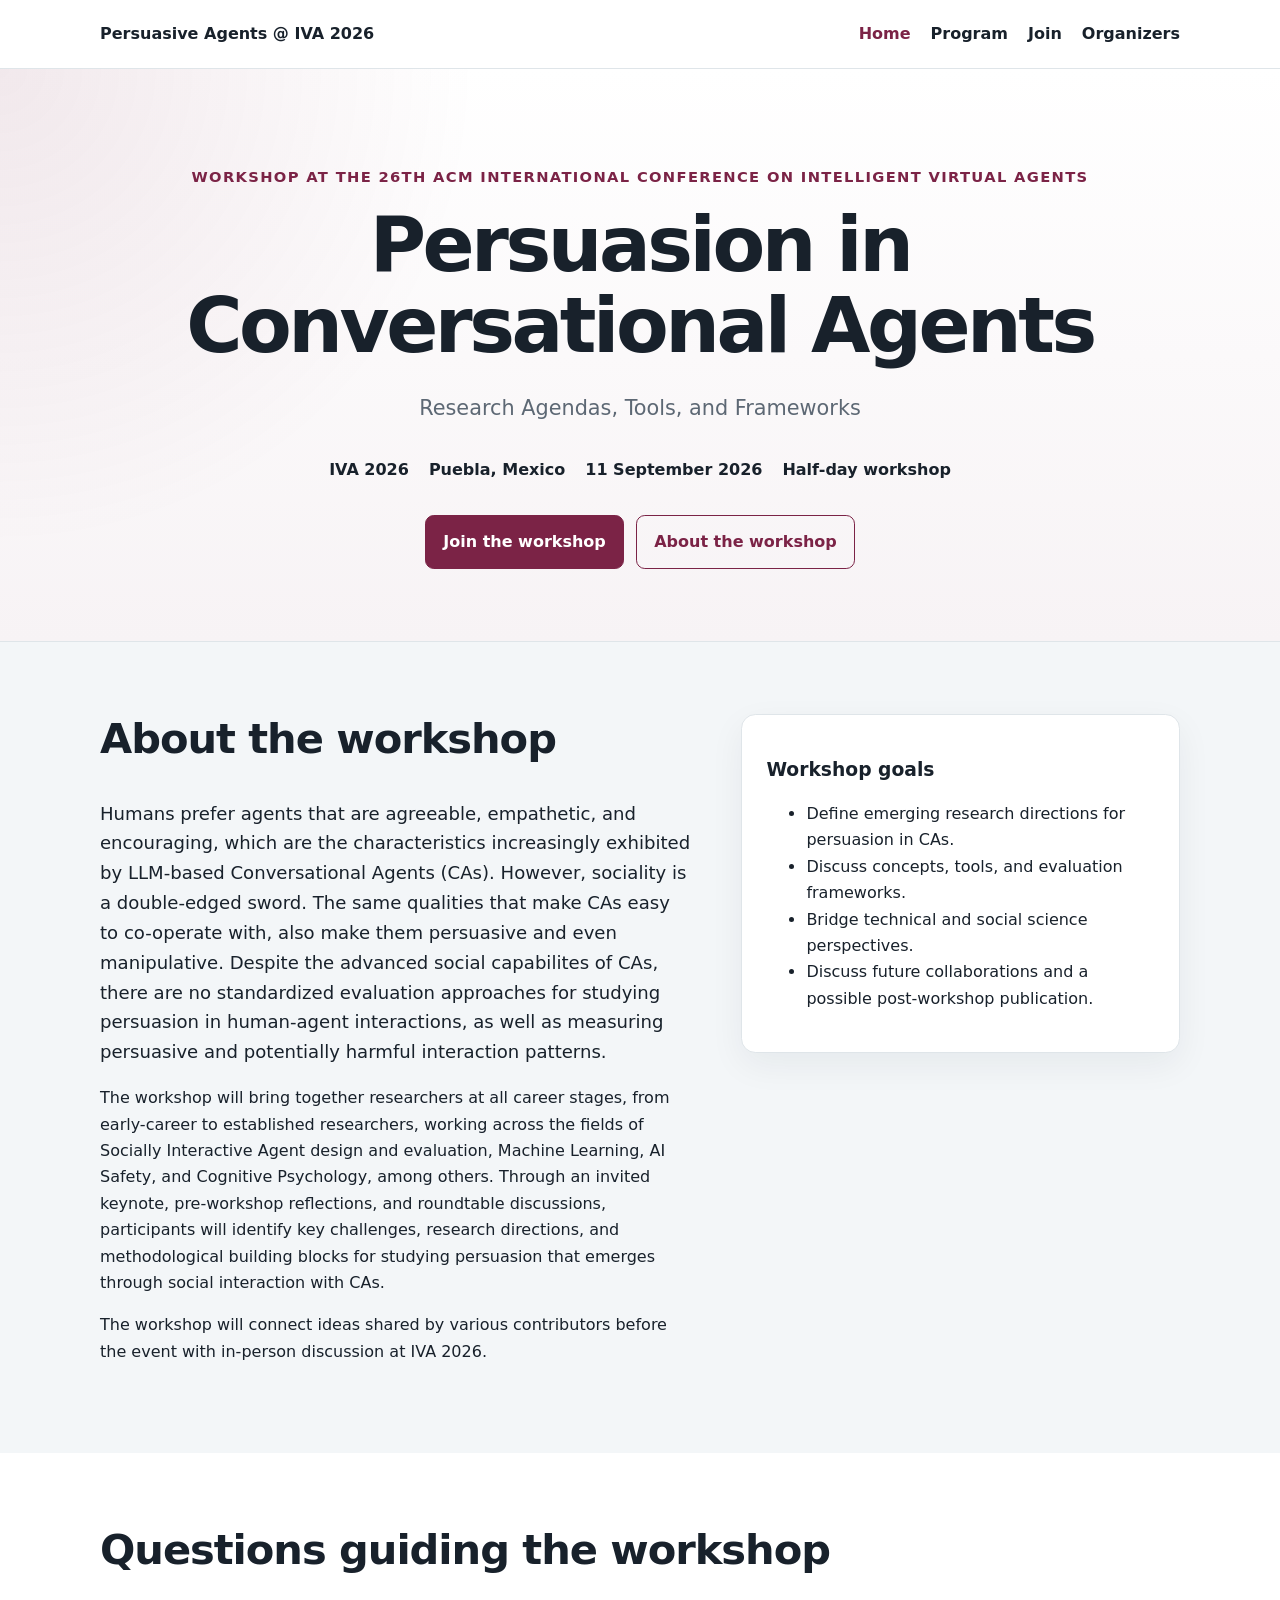
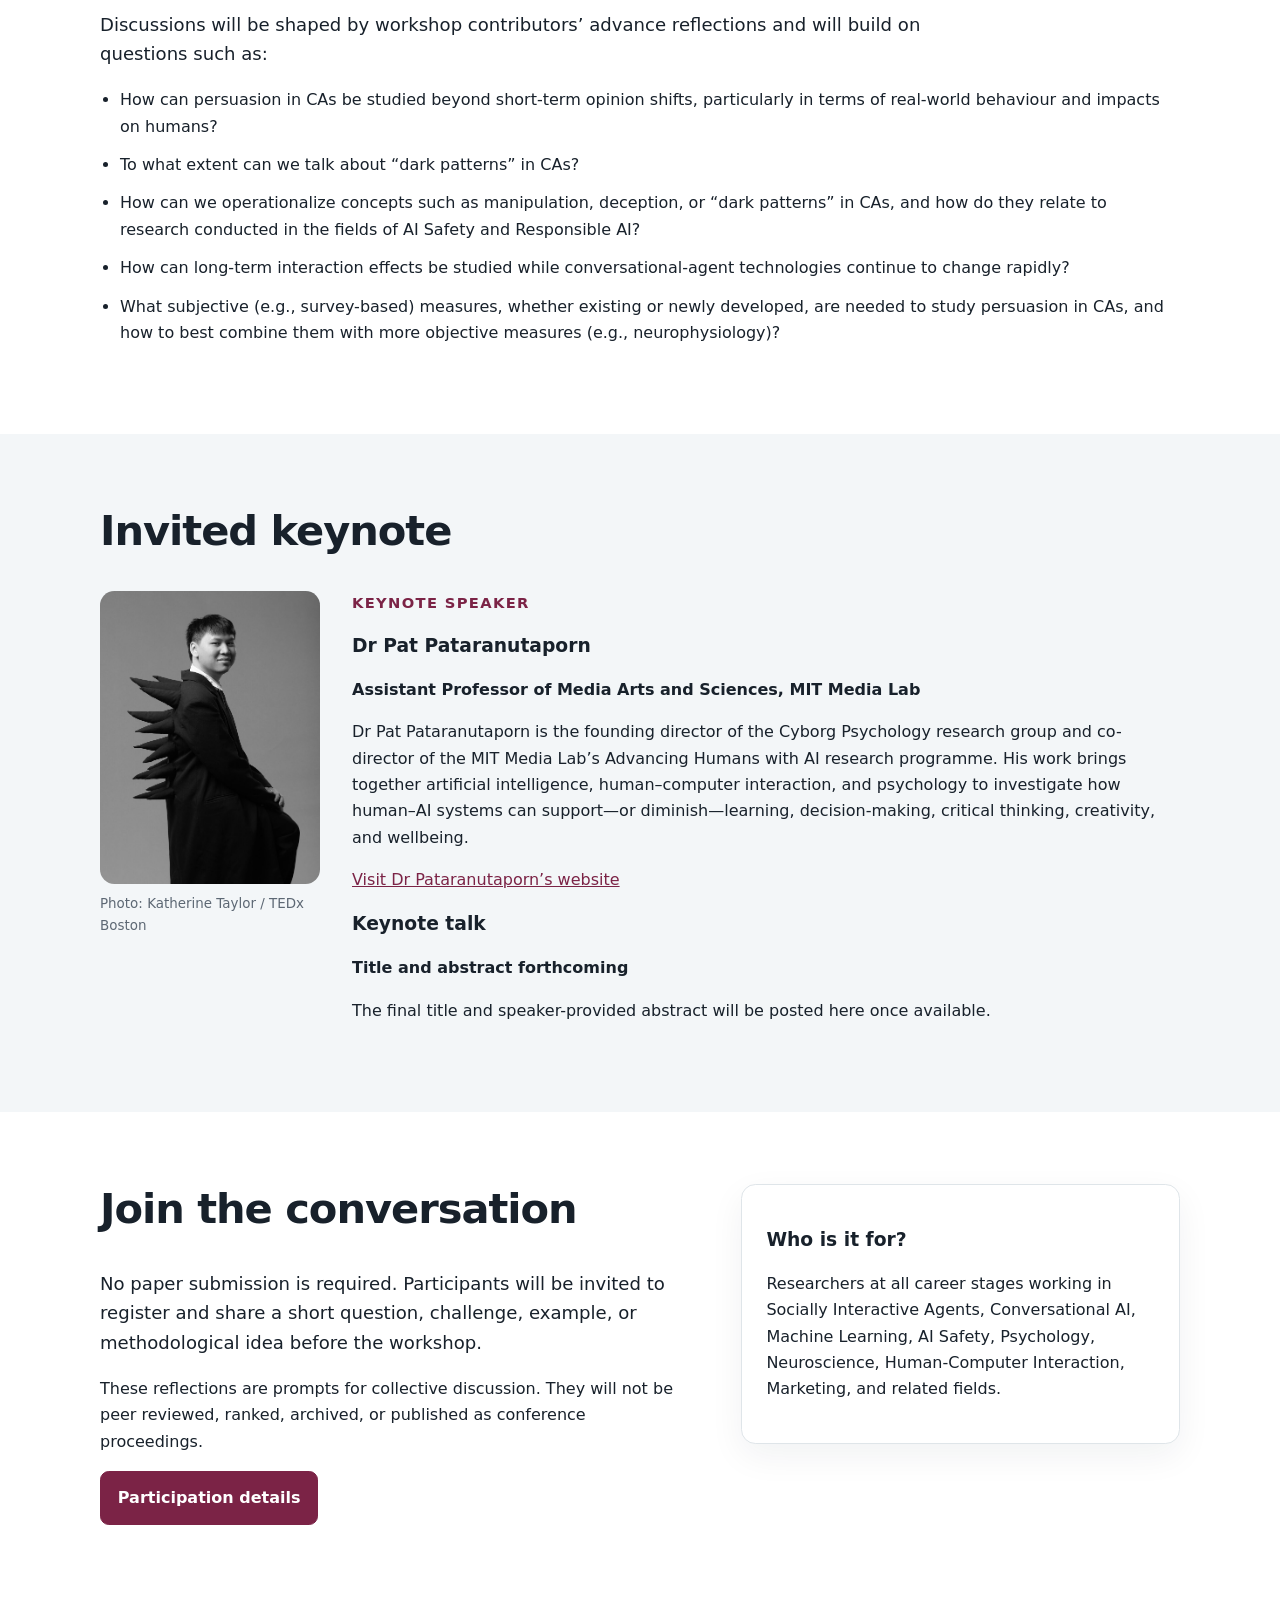
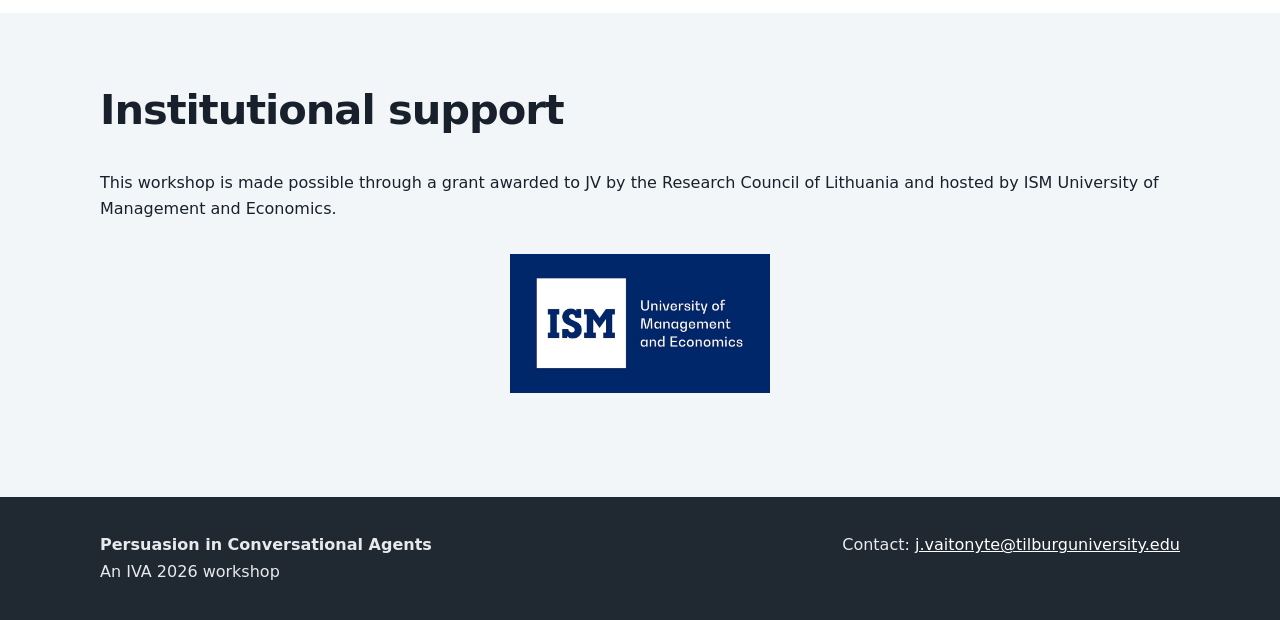
==== commit bd9742f3: "Update index.html" ====
--- a/index.html
+++ b/index.html
@@ -29,7 +29,7 @@
         <h1>Persuasion in Conversational Agents</h1>
         <p class="subtitle">Research Agendas, Tools, and Frameworks</p>
         <div class="event-meta">
-          <span>IVA 2026</span><span>Puebla, Mexico</span><span>7 September 2026</span><span>Half-day workshop</span>
+          <span>IVA 2026</span><span>Puebla, Mexico</span><span>11 September 2026</span><span>Half-day workshop</span>
         </div>
         <div class="hero-actions">
           <a class="button button-primary" href="join.html">Join the workshop</a>
--- a/assets/style.css
+++ b/assets/style.css
@@ -103,3 +103,42 @@
   .schedule td { border: 0; padding: .25rem 1rem; }
   .time { width: auto; }
 }
+.institution-logo {
+    display: block;
+    max-width: 260px;
+    width: 100%;
+    height: auto;
+    margin: 2rem auto;
+}
+.organizer-card{
+    text-align:center;
+    padding:1rem;
+}
+
+.organizer-photo{
+    width:220px;
+    height:220px;
+    object-fit:cover;
+    object-position:center top;
+    border-radius:10px;
+    margin-bottom:1rem;
+}
+
+.organizer-card h2{
+    font-size:1.55rem;
+    margin-bottom:.35rem;
+}
+
+.organizer-card .affiliation{
+    color:var(--accent);
+    font-weight:700;
+    margin-bottom:1rem;
+}
+
+.organizer-card p{
+    text-align:left;
+}
+
+.organizer-card a{
+    word-break:break-word;
+}
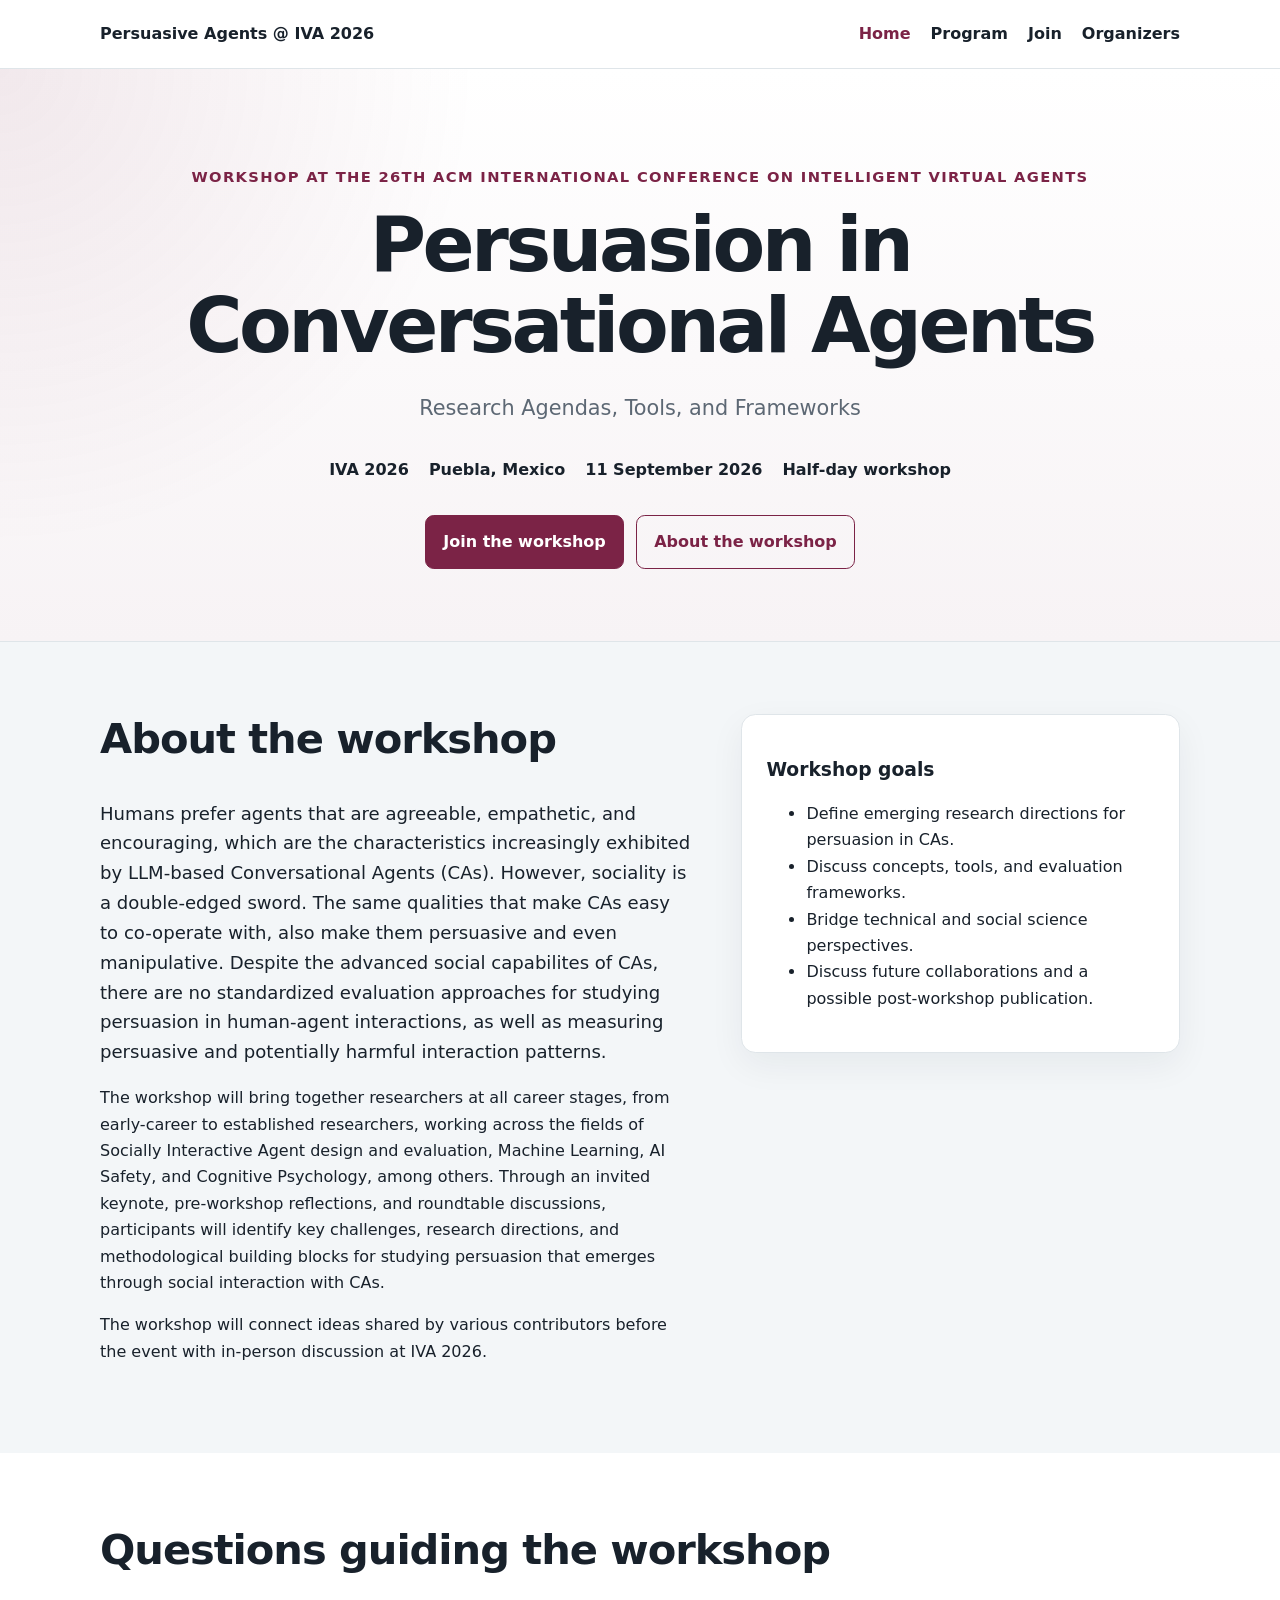
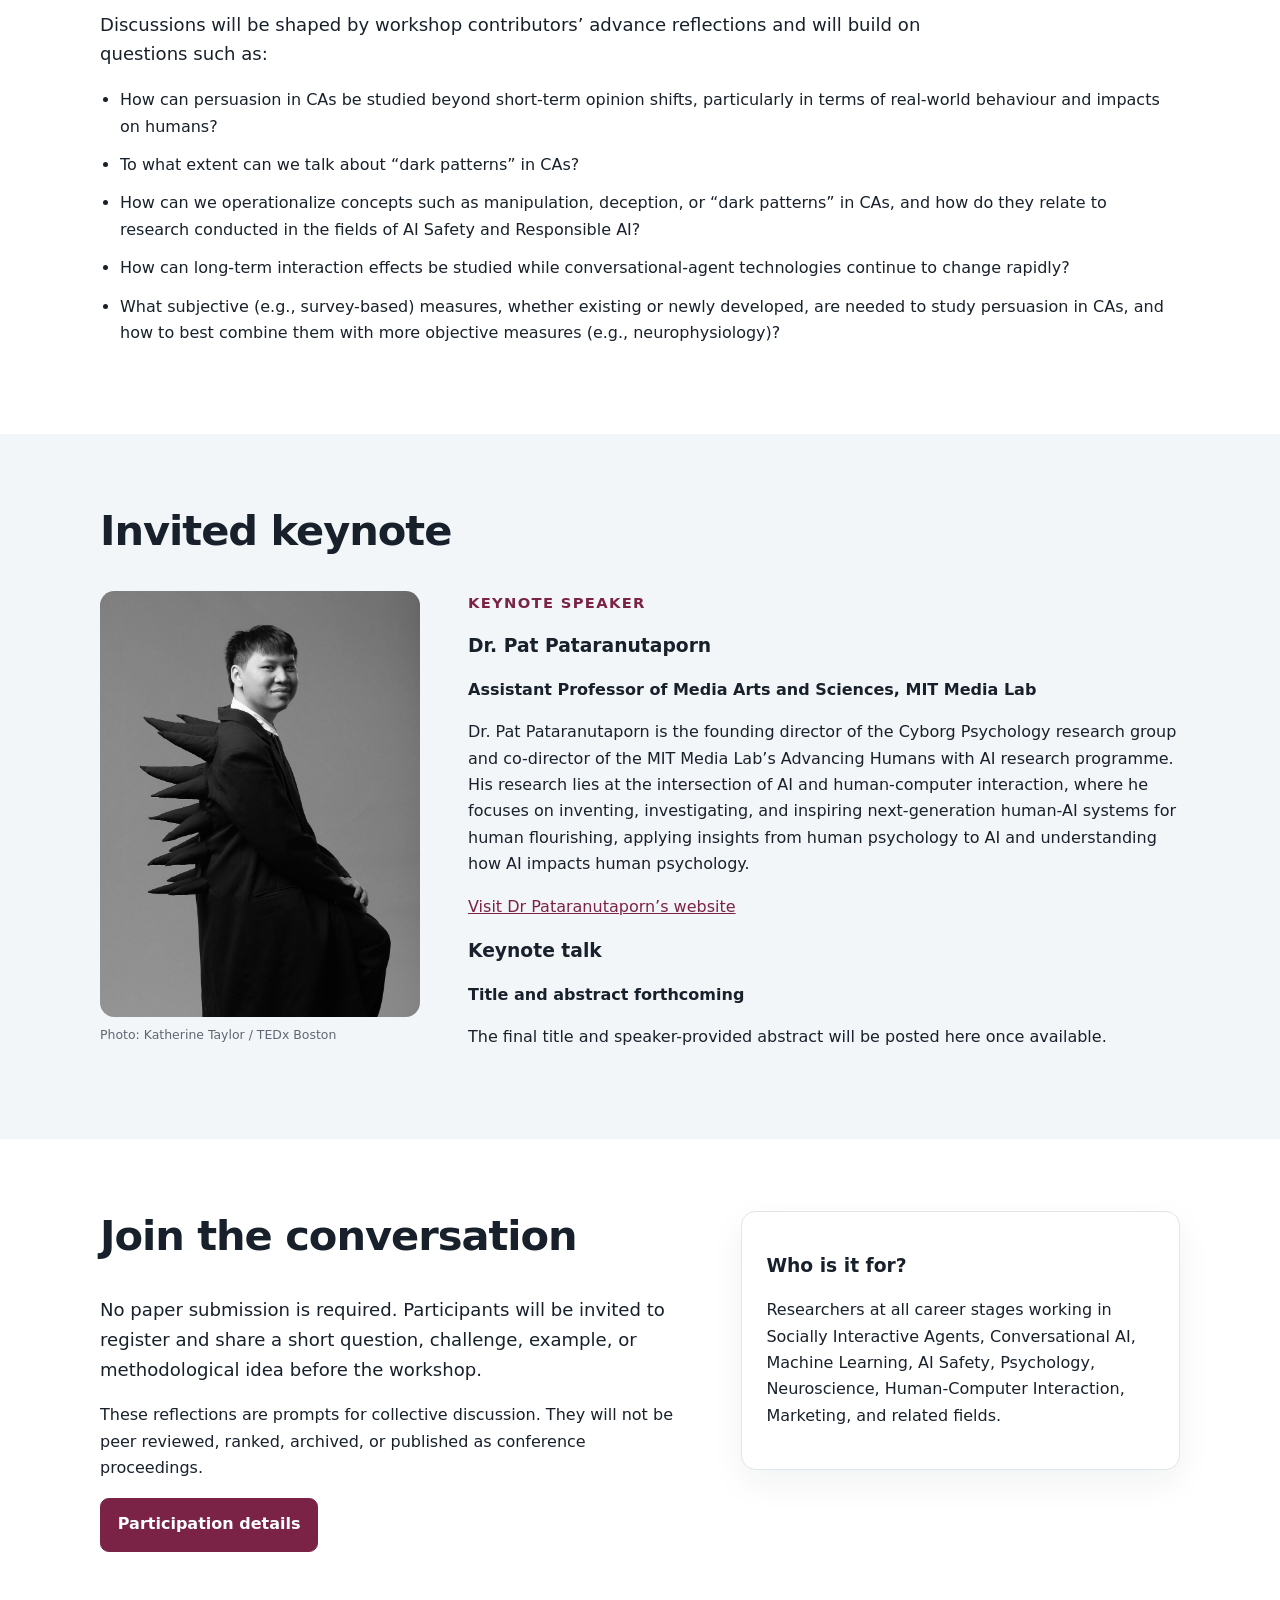
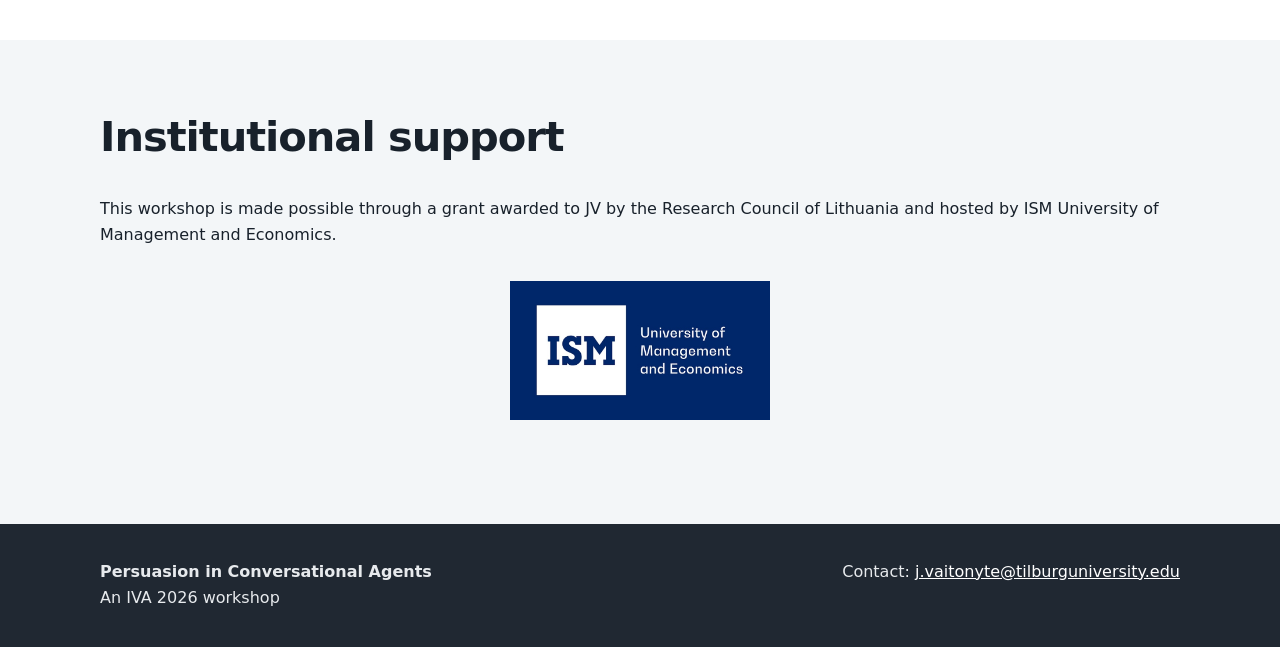
==== commit 1365fb02: "Update index.html" ====
--- a/index.html
+++ b/index.html
@@ -82,9 +82,9 @@
           </figure>
           <div>
             <p class="eyebrow">Keynote speaker</p>
-            <h3>Dr Pat Pataranutaporn</h3>
+            <h3>Dr. Pat Pataranutaporn</h3>
             <p><strong>Assistant Professor of Media Arts and Sciences, MIT Media Lab</strong></p>
-            <p>Dr Pat Pataranutaporn is the founding director of the Cyborg Psychology research group and co-director of the MIT Media Lab’s Advancing Humans with AI research programme. His work brings together artificial intelligence, human–computer interaction, and psychology to investigate how human–AI systems can support—or diminish—learning, decision-making, critical thinking, creativity, and wellbeing.</p>
+            <p>Dr. Pat Pataranutaporn is the founding director of the Cyborg Psychology research group and co-director of the MIT Media Lab’s Advancing Humans with AI research programme. His research lies at the intersection of AI and human-computer interaction, where he focuses on inventing, investigating, and inspiring next-generation human-AI systems for human flourishing, applying insights from human psychology to AI and understanding how AI impacts human psychology.</p>
             <p><a href="https://patpat.world/" target="_blank" rel="noopener">Visit Dr Pataranutaporn’s website</a></p>
             <h3>Keynote talk</h3>
             <p><strong>Title and abstract forthcoming</strong></p>
--- a/assets/style.css
+++ b/assets/style.css
@@ -67,9 +67,9 @@
 .questions, .prompt-list { padding-left: 1.25rem; }
 .questions li + li, .prompt-list li + li { margin-top: .75rem; }
 
-.keynote-grid { display: grid; grid-template-columns: 220px 1fr; gap: 2rem; align-items: start; }
+.keynote-grid { display: grid; grid-template-columns: 320px 1fr; gap: 3rem; align-items: start; }
 .speaker-photo { display: block; width: 100%; max-width: 320px; aspect-ratio: 3 / 4; object-fit: cover; object-position: center top; border-radius: .9rem; }
-.photo-credit { margin-top: .55rem; color: var(--muted); font-size: .84rem; }
+.photo-credit { margin-top: .45rem; color: var(--muted); font-size: .78rem; }
 
 .steps { display: grid; grid-template-columns: repeat(3,1fr); gap: 1rem; margin-top: 2rem; }
 .step { padding: 1.5rem; border-top: 4px solid var(--accent); background: var(--paper); box-shadow: 0 12px 35px rgba(24,33,43,.06); }
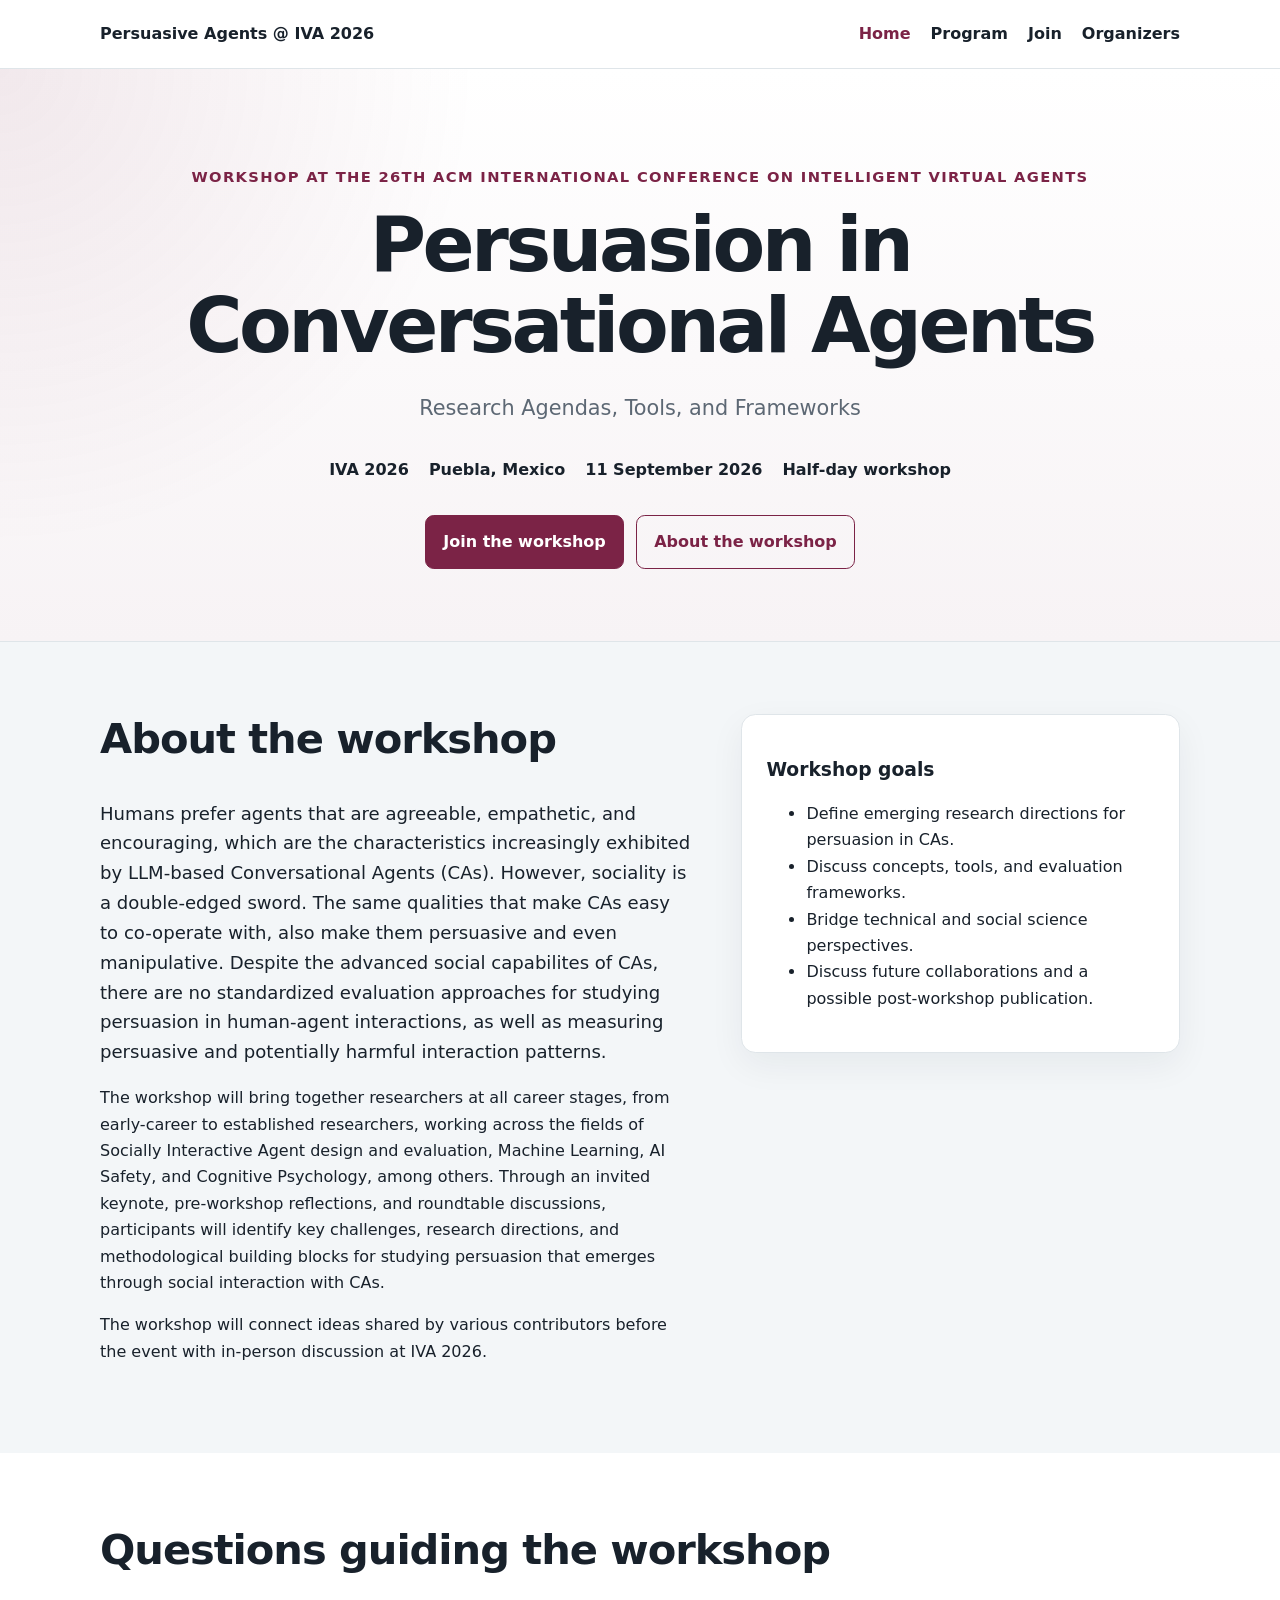
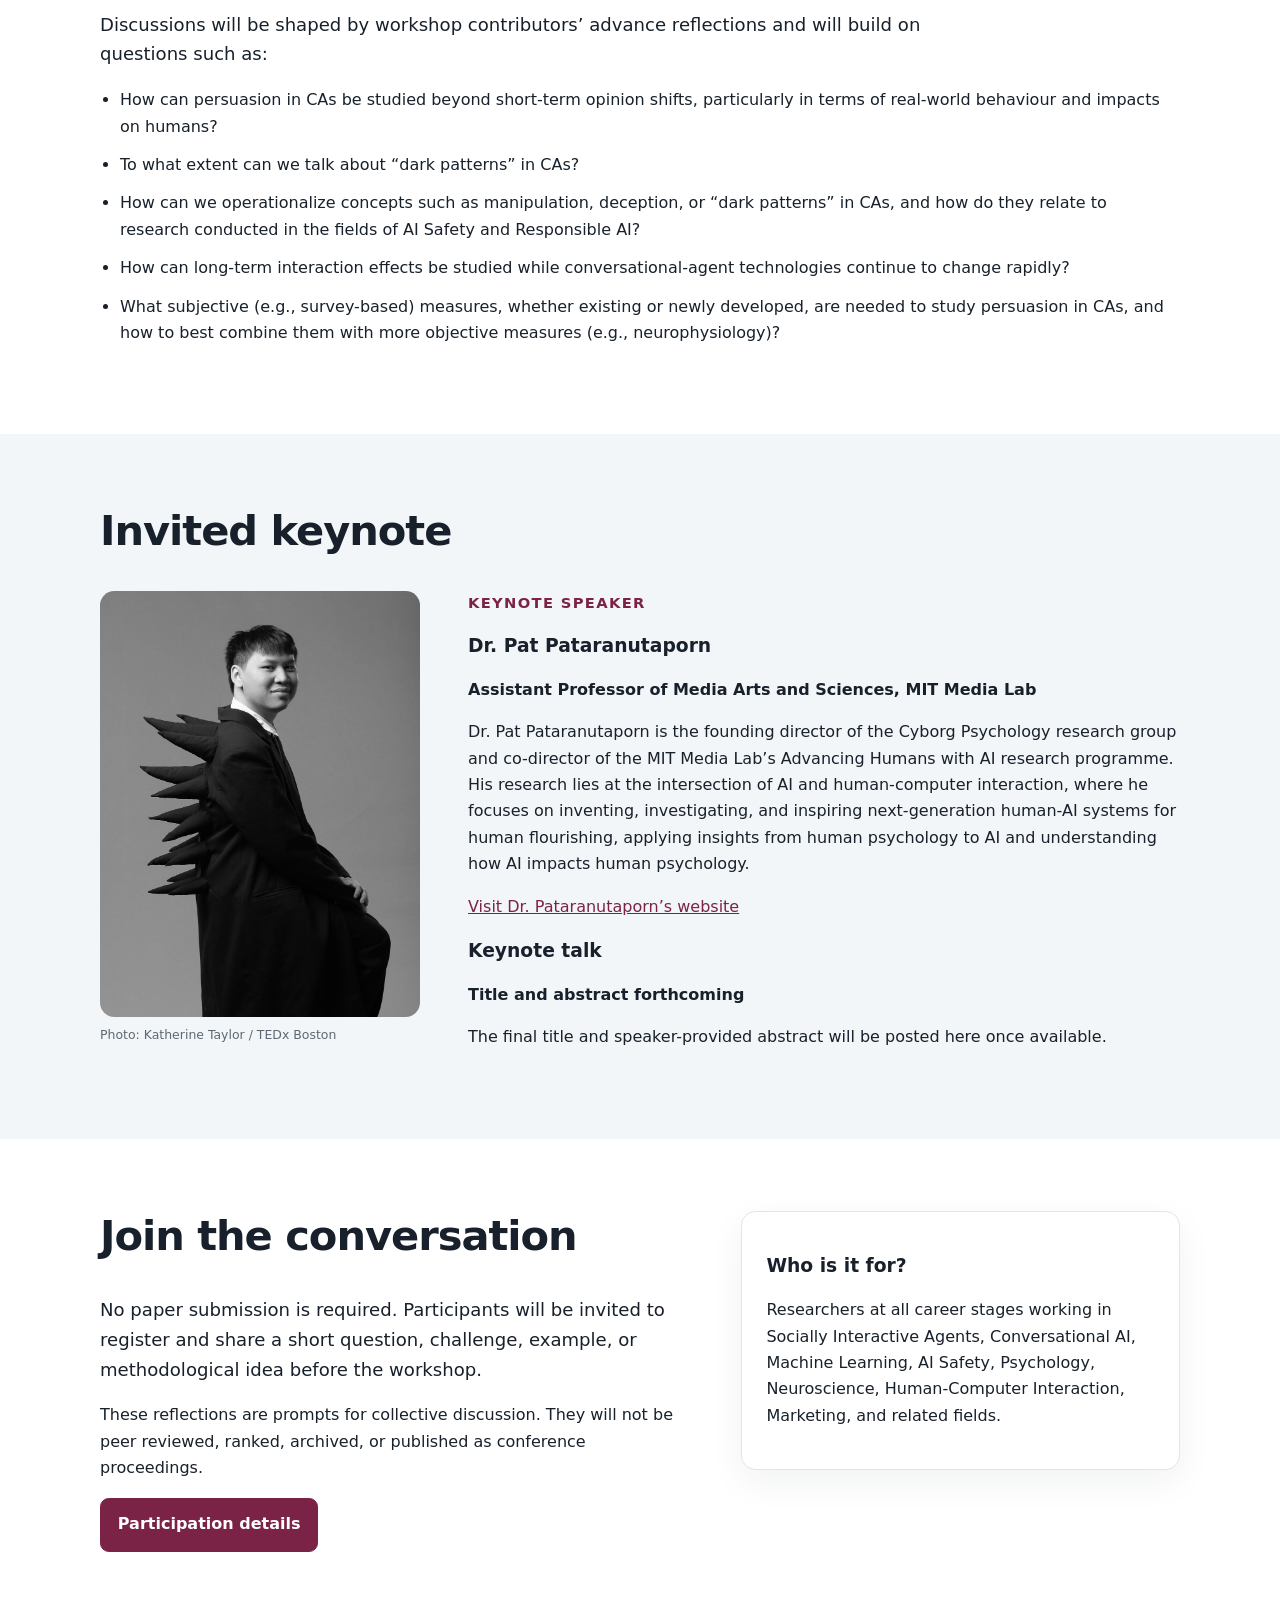
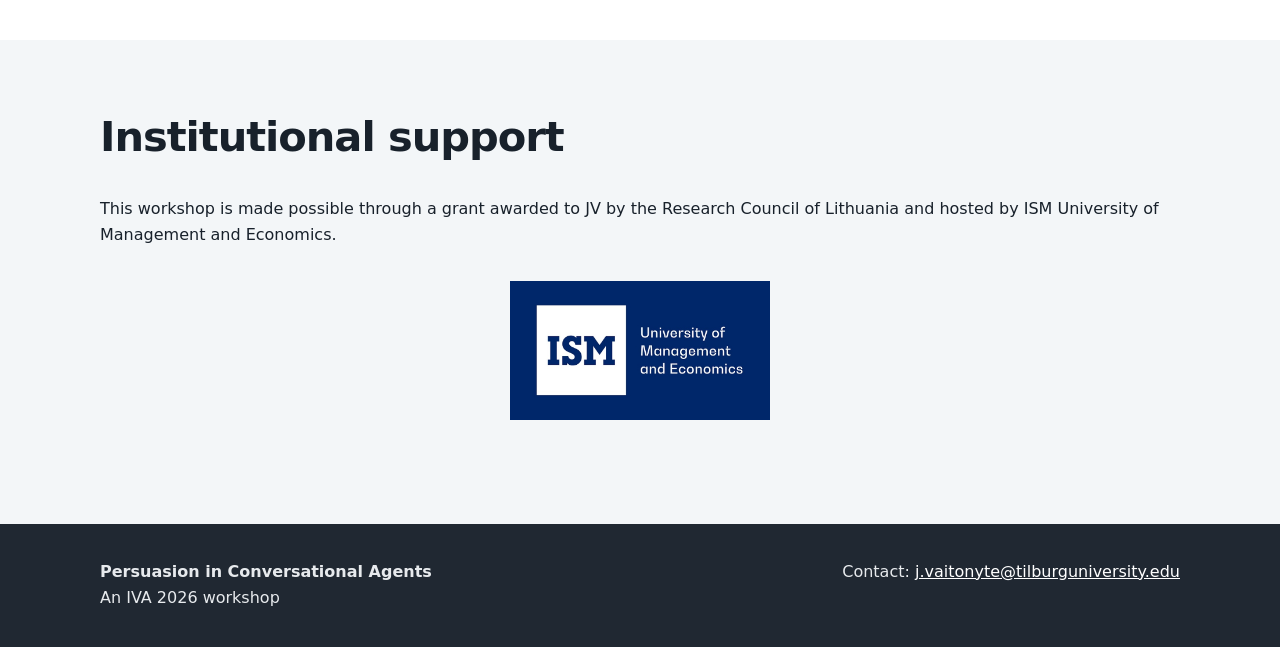
==== commit 06fa7d4b: "Update index.html" ====
--- a/index.html
+++ b/index.html
@@ -85,7 +85,7 @@
             <h3>Dr. Pat Pataranutaporn</h3>
             <p><strong>Assistant Professor of Media Arts and Sciences, MIT Media Lab</strong></p>
             <p>Dr. Pat Pataranutaporn is the founding director of the Cyborg Psychology research group and co-director of the MIT Media Lab’s Advancing Humans with AI research programme. His research lies at the intersection of AI and human-computer interaction, where he focuses on inventing, investigating, and inspiring next-generation human-AI systems for human flourishing, applying insights from human psychology to AI and understanding how AI impacts human psychology.</p>
-            <p><a href="https://patpat.world/" target="_blank" rel="noopener">Visit Dr Pataranutaporn’s website</a></p>
+            <p><a href="https://patpat.world/" target="_blank" rel="noopener">Visit Dr. Pataranutaporn’s website</a></p>
             <h3>Keynote talk</h3>
             <p><strong>Title and abstract forthcoming</strong></p>
             <p>The final title and speaker-provided abstract will be posted here once available.</p>
